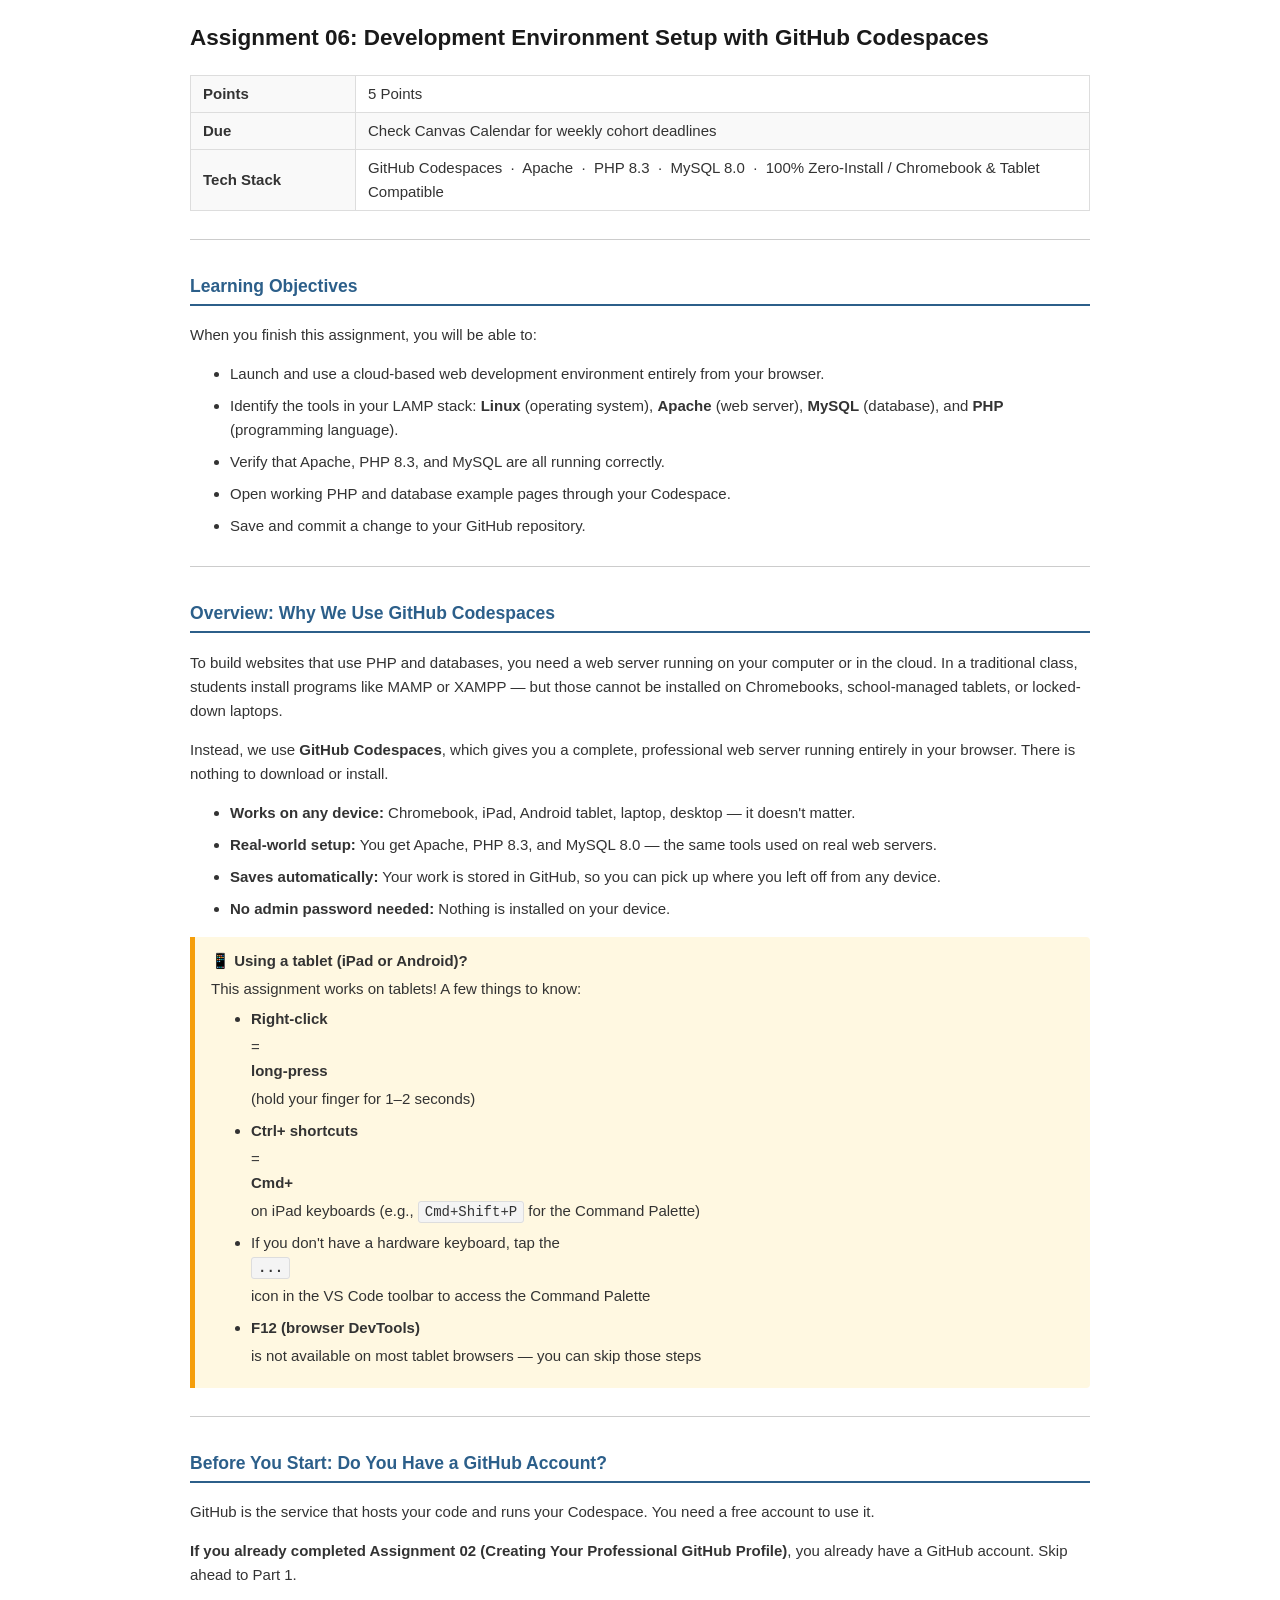
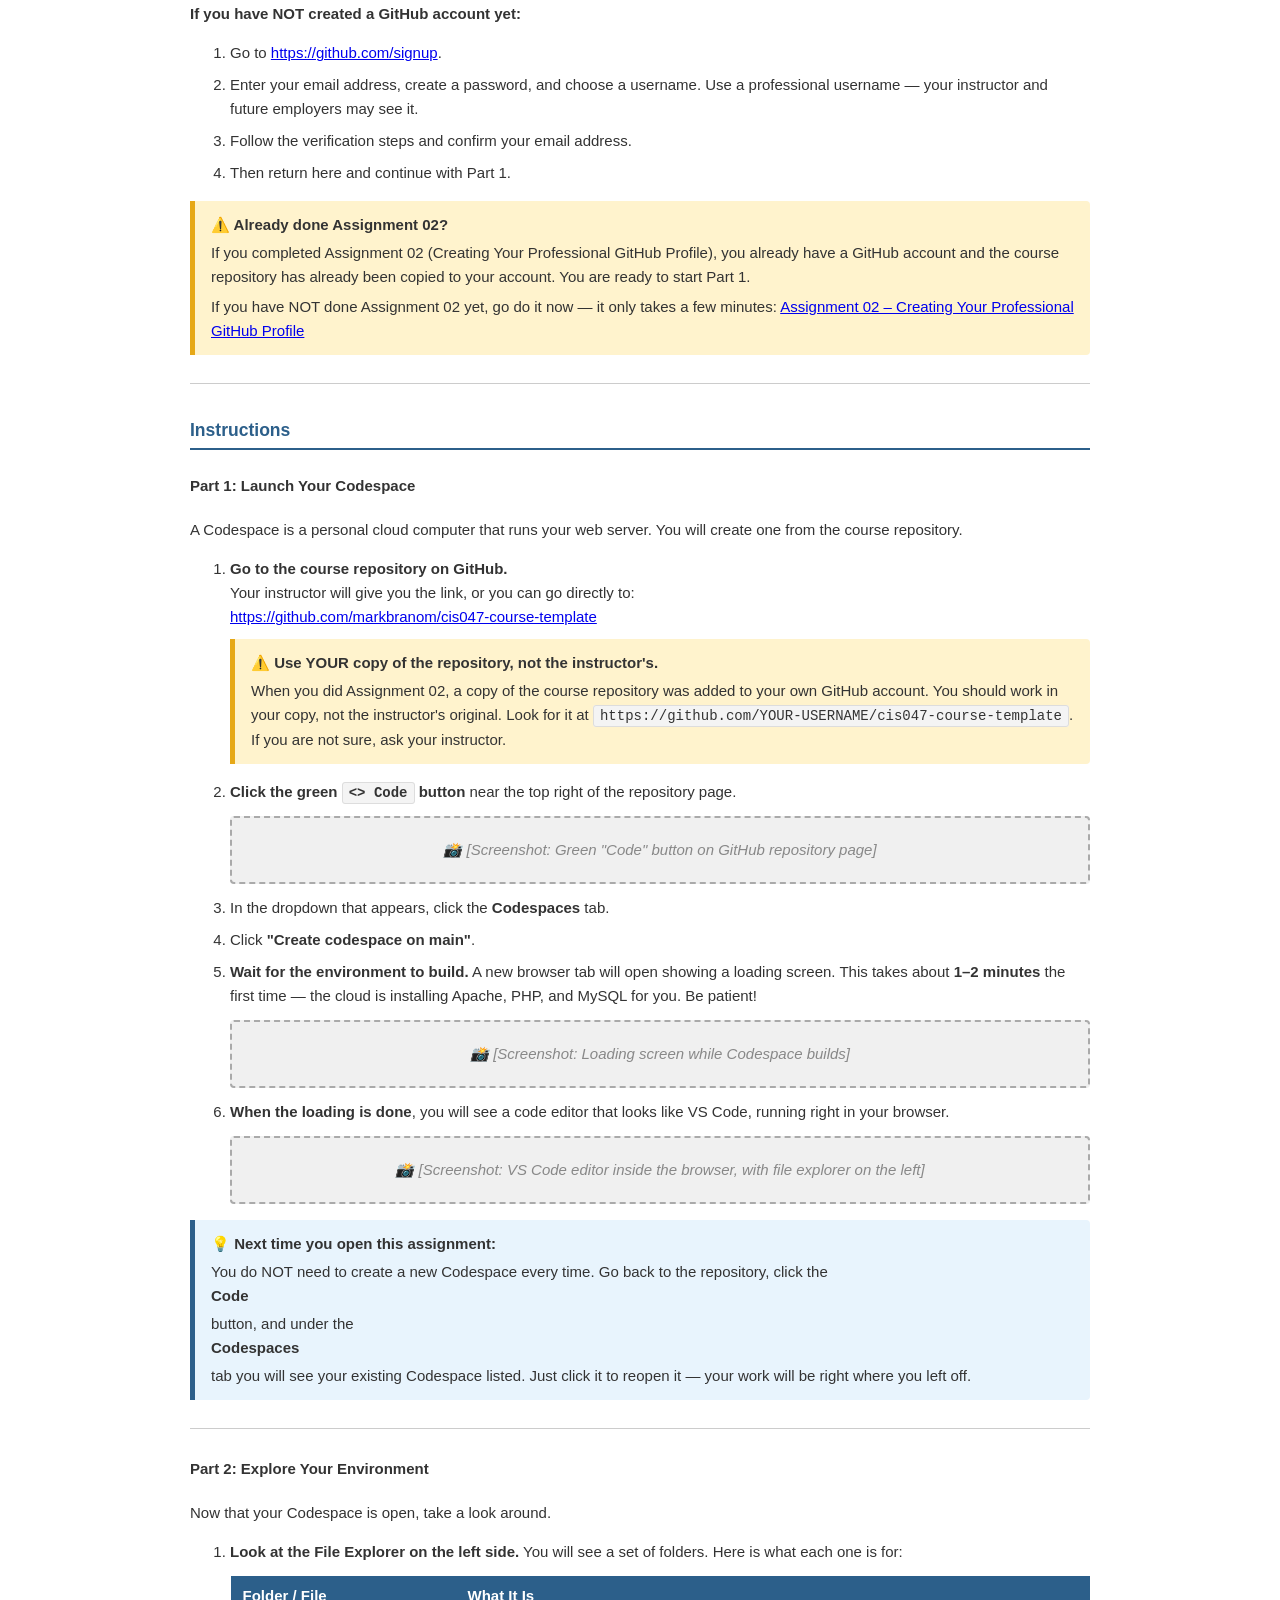
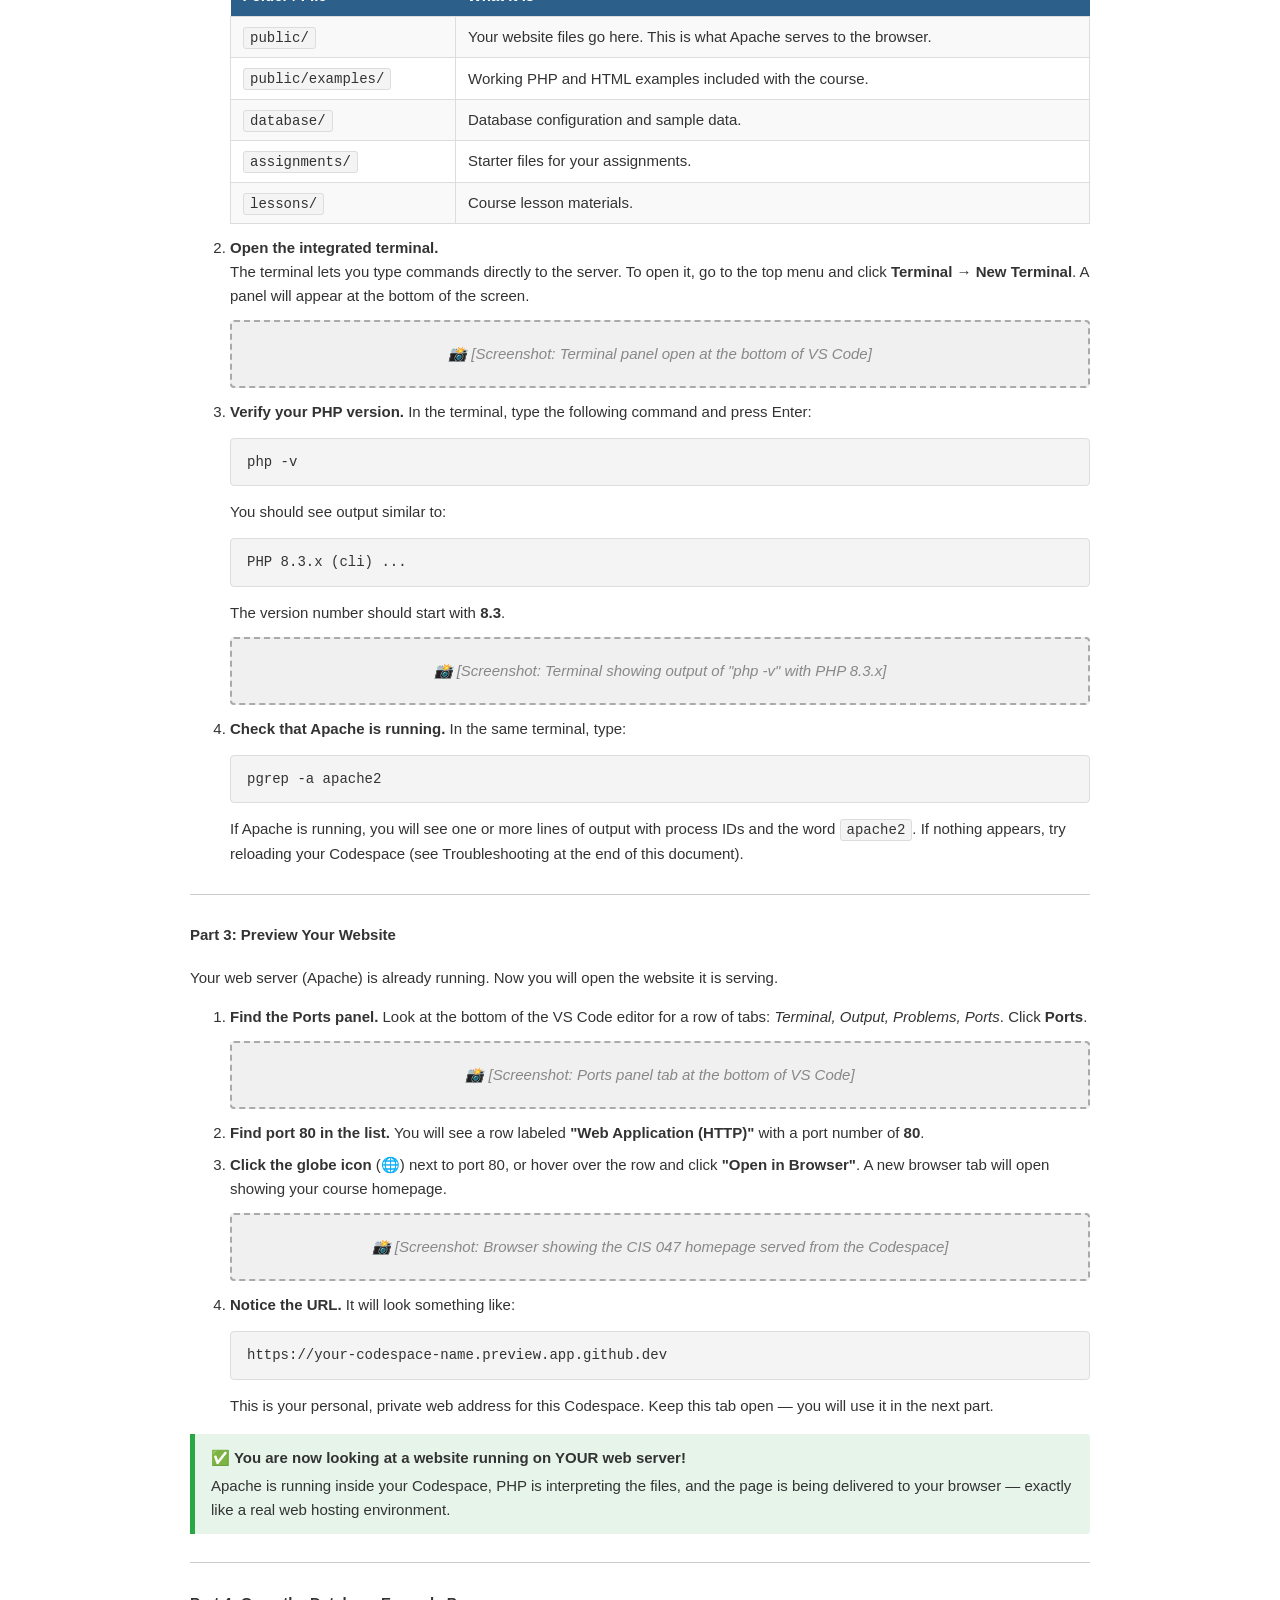
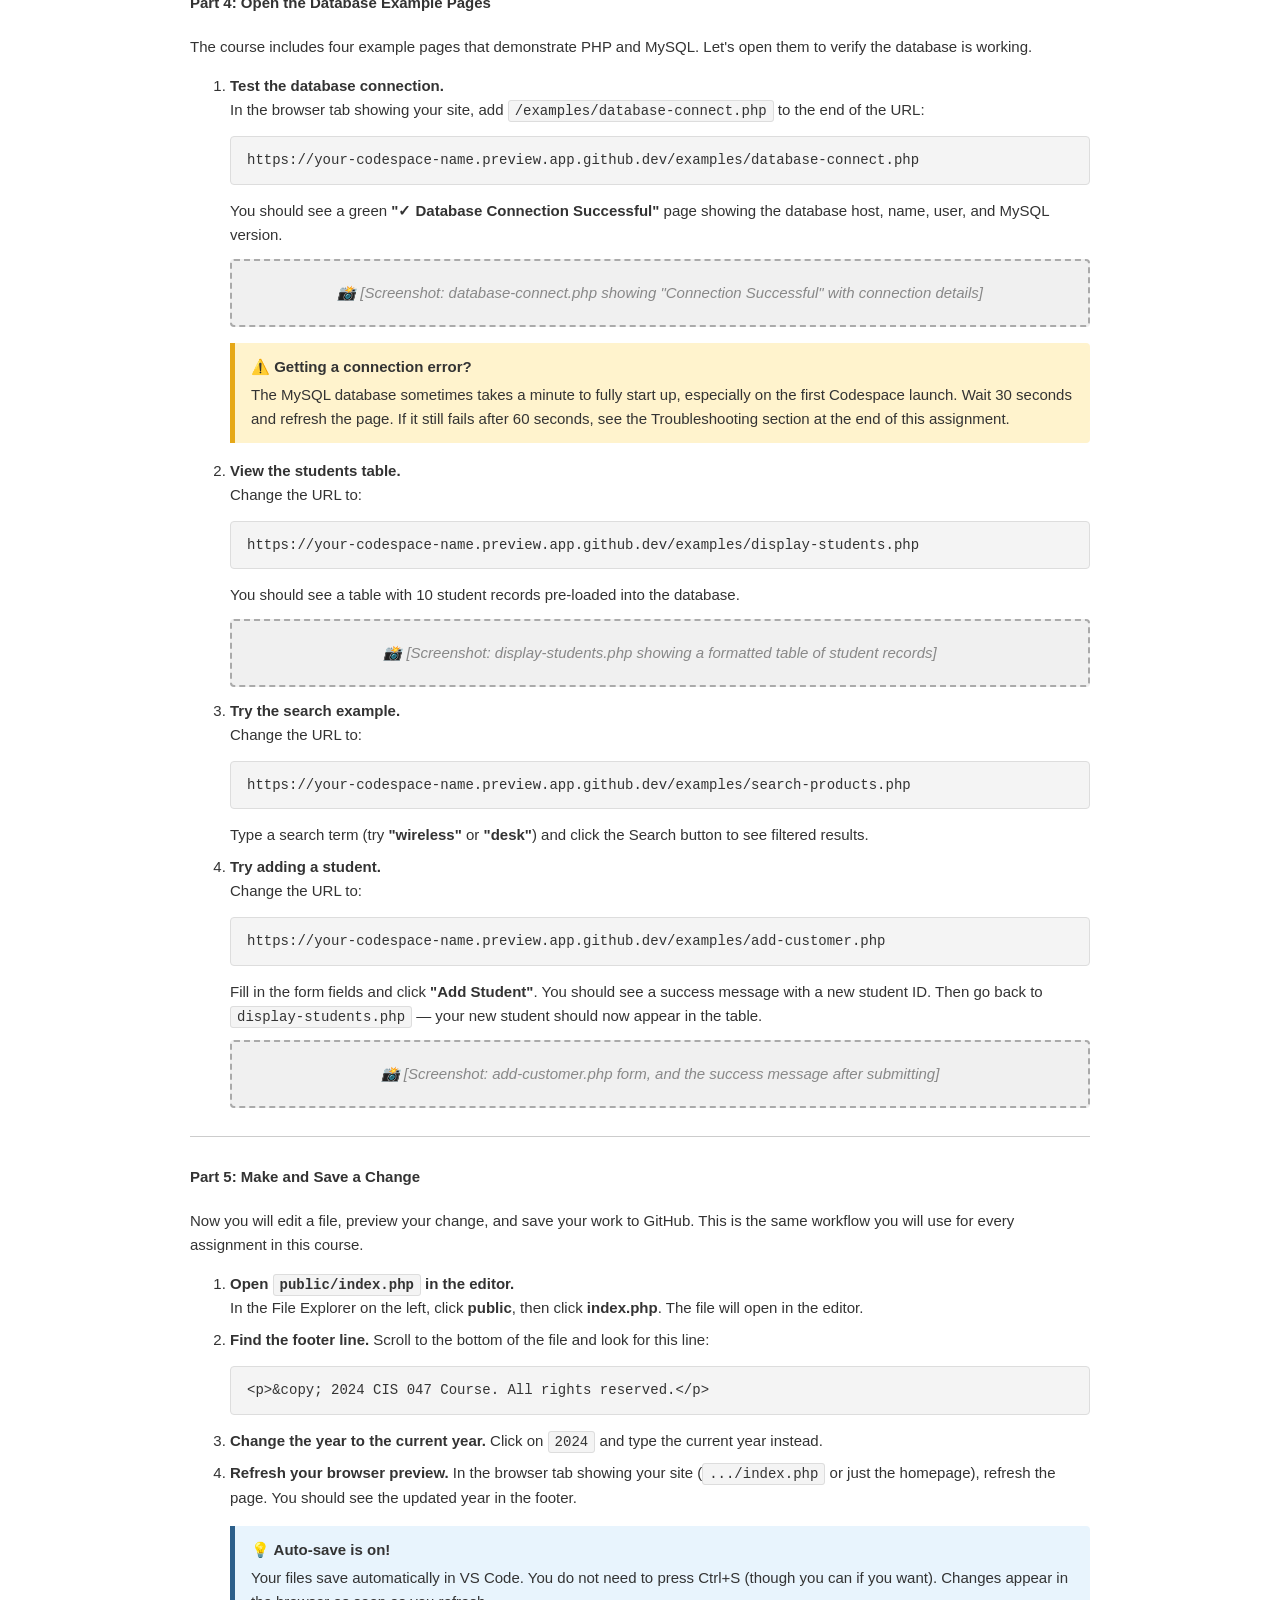
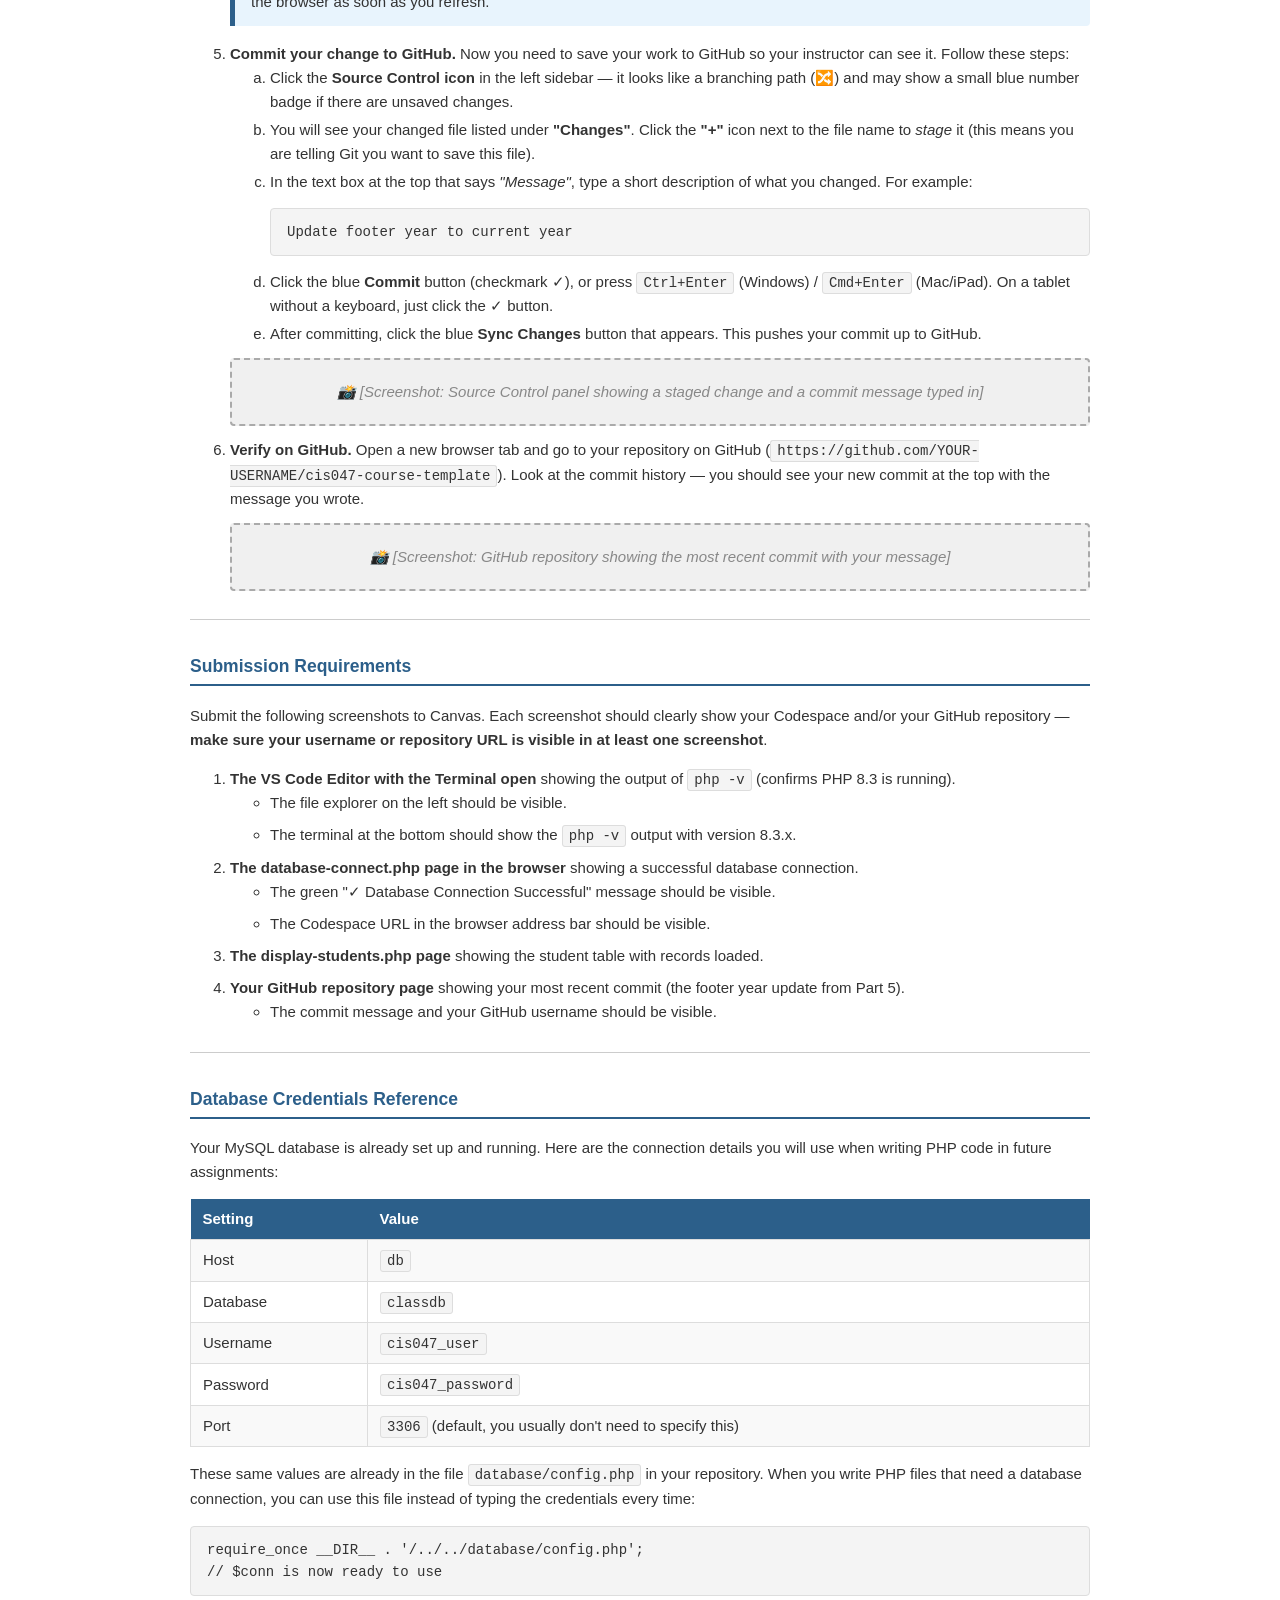
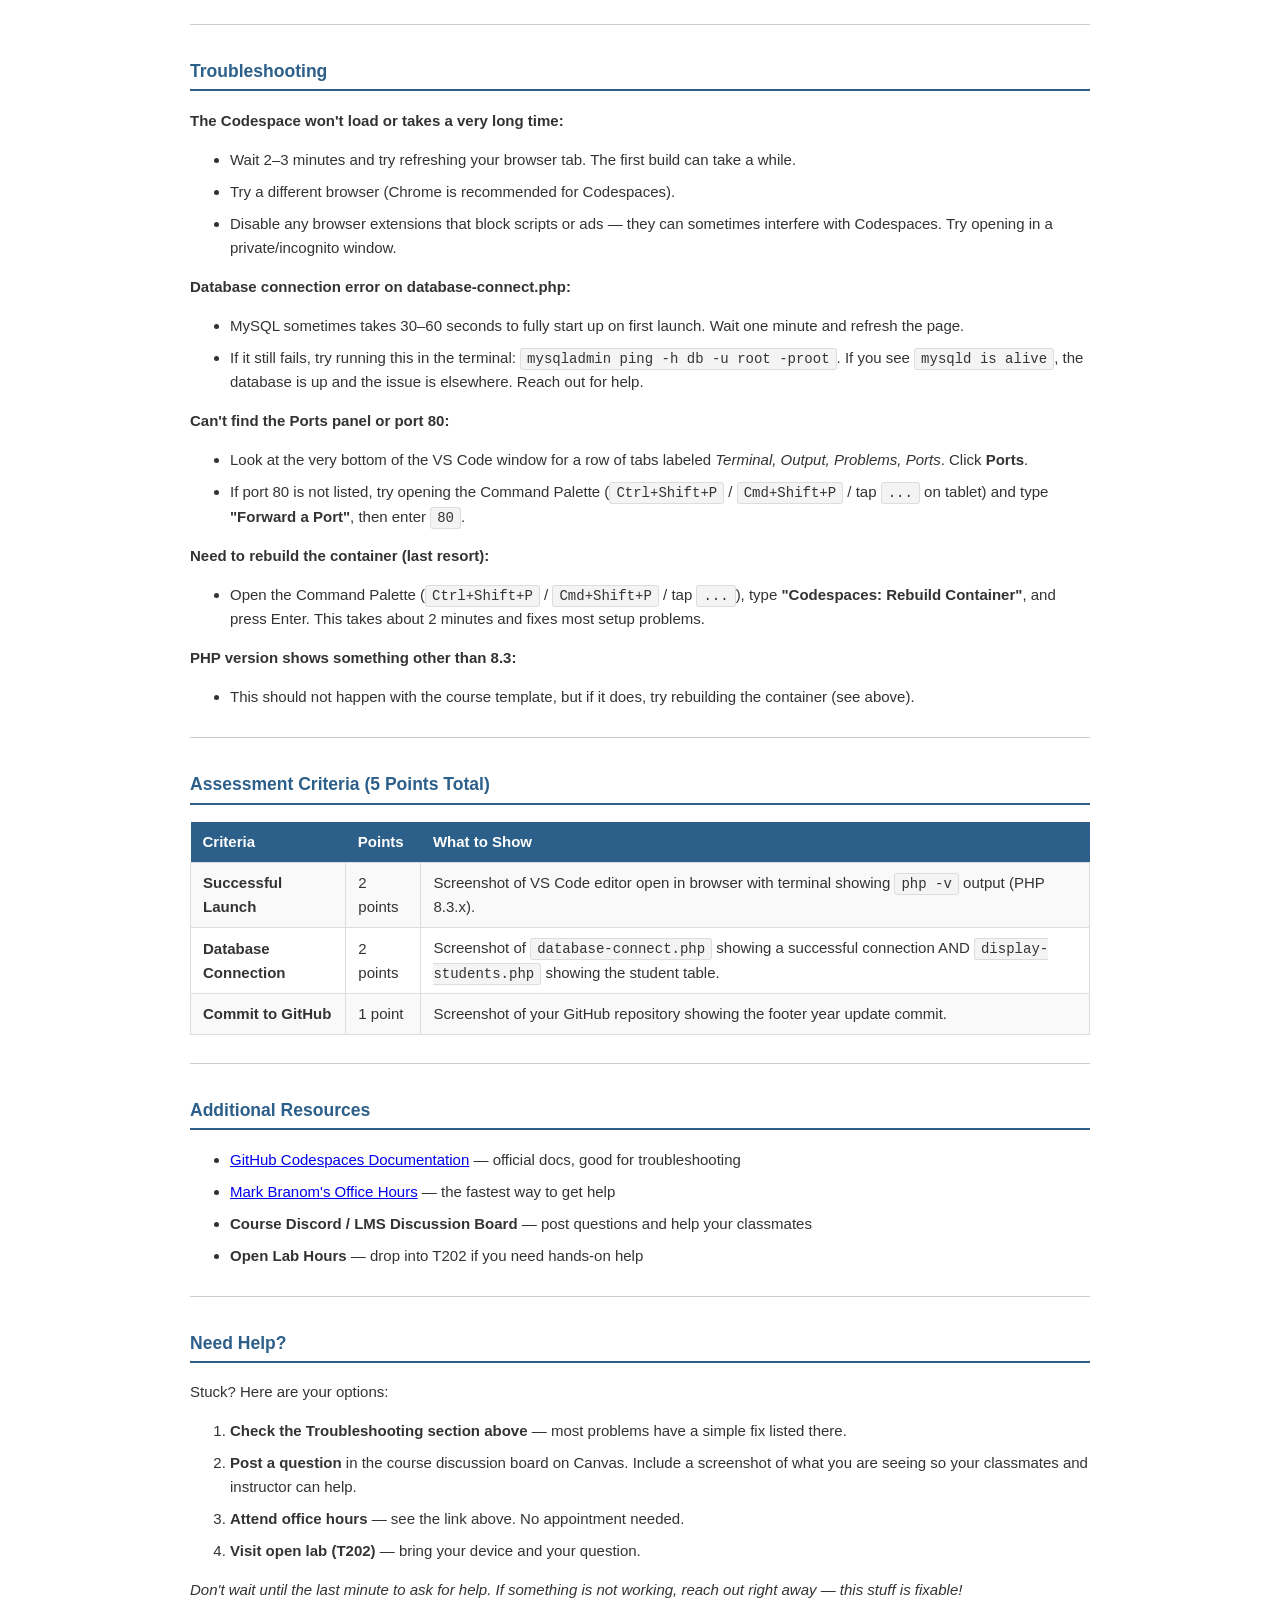
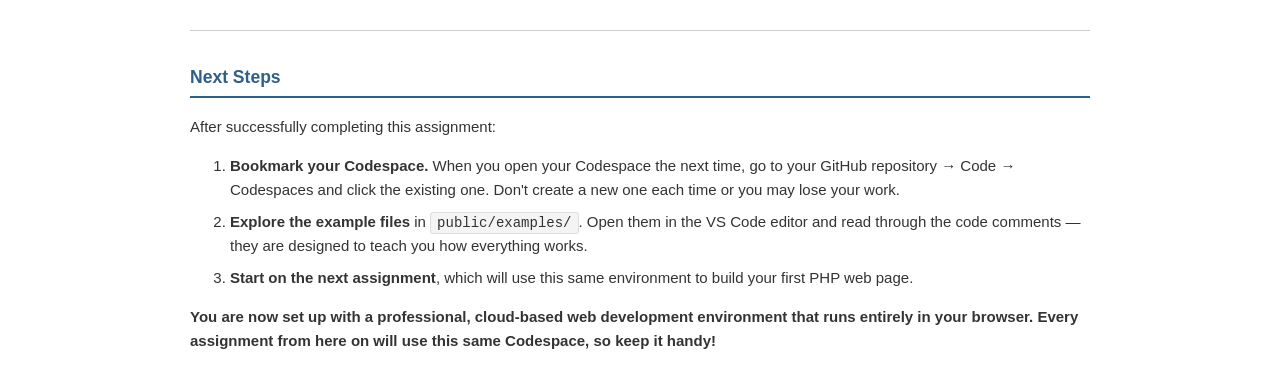
==== assignments/assignment-06-dev-environment-setup.html @ ed87a377 "Add Assignment 06: Development Environment Setup HTML Co-authored-by: markbranom <2080024+markbranom" ====
<!DOCTYPE html>
<html lang="en">
<head>
    <meta charset="UTF-8">
    <meta name="viewport" content="width=device-width, initial-scale=1.0">
    <title>Assignment 06: Development Environment Setup</title>
    <style>
        body {
            font-family: Arial, sans-serif;
            font-size: 15px;
            line-height: 1.6;
            color: #333;
            max-width: 900px;
            margin: 0 auto;
            padding: 20px;
            background: #fff;
        }
        h2 { color: #1a1a1a; margin-top: 0; }
        h3 { color: #2c5f8a; border-bottom: 2px solid #2c5f8a; padding-bottom: 4px; margin-top: 32px; }
        h4 { color: #333; margin-top: 24px; }
        hr { border: none; border-top: 1px solid #ccc; margin: 28px 0; }
        code {
            background: #f4f4f4;
            border: 1px solid #ddd;
            border-radius: 3px;
            padding: 2px 6px;
            font-family: "Courier New", monospace;
            font-size: 14px;
        }
        pre {
            background: #f4f4f4;
            border: 1px solid #ddd;
            border-radius: 4px;
            padding: 12px 16px;
            font-family: "Courier New", monospace;
            font-size: 14px;
            overflow-x: auto;
        }
        .meta-table {
            width: 100%;
            border-collapse: collapse;
            margin-bottom: 12px;
        }
        .meta-table td {
            padding: 6px 12px;
            border: 1px solid #ddd;
        }
        .meta-table td:first-child {
            font-weight: bold;
            background: #f9f9f9;
            width: 140px;
        }
        .callout {
            background: #e8f4fd;
            border-left: 5px solid #2c5f8a;
            padding: 12px 16px;
            margin: 16px 0;
            border-radius: 0 4px 4px 0;
        }
        .callout.tablet {
            background: #fff8e1;
            border-left-color: #f59e0b;
        }
        .callout.warning {
            background: #fff3cd;
            border-left-color: #e6a817;
        }
        .callout.success {
            background: #e6f4ea;
            border-left-color: #28a745;
        }
        .callout p { margin: 0 0 6px 0; }
        .callout p:last-child { margin-bottom: 0; }
        .callout strong { display: block; margin-bottom: 4px; }
        ol li, ul li { margin-bottom: 8px; }
        ol li ol li, ul li ul li { margin-bottom: 4px; }
        .step-number {
            display: inline-block;
            background: #2c5f8a;
            color: #fff;
            border-radius: 50%;
            width: 26px;
            height: 26px;
            text-align: center;
            line-height: 26px;
            font-weight: bold;
            font-size: 13px;
            margin-right: 6px;
            flex-shrink: 0;
        }
        table {
            width: 100%;
            border-collapse: collapse;
            margin: 12px 0;
        }
        table th {
            background: #2c5f8a;
            color: #fff;
            padding: 8px 12px;
            text-align: left;
        }
        table td {
            padding: 8px 12px;
            border: 1px solid #ddd;
        }
        table tr:nth-child(even) { background: #f9f9f9; }
        .screenshot-placeholder {
            background: #f0f0f0;
            border: 2px dashed #aaa;
            border-radius: 4px;
            padding: 20px;
            text-align: center;
            color: #888;
            margin: 12px 0;
            font-style: italic;
        }
        .points-badge {
            display: inline-block;
            background: #2c5f8a;
            color: #fff;
            border-radius: 4px;
            padding: 2px 10px;
            font-weight: bold;
            font-size: 13px;
        }
    </style>
</head>
<body>

<h2>Assignment 06: Development Environment Setup with GitHub Codespaces</h2>

<table class="meta-table">
    <tr><td>Points</td><td>5 Points</td></tr>
    <tr><td>Due</td><td>Check Canvas Calendar for weekly cohort deadlines</td></tr>
    <tr><td>Tech Stack</td><td>GitHub Codespaces &nbsp;·&nbsp; Apache &nbsp;·&nbsp; PHP 8.3 &nbsp;·&nbsp; MySQL 8.0 &nbsp;·&nbsp; 100% Zero-Install / Chromebook &amp; Tablet Compatible</td></tr>
</table>

<hr>

<h3>Learning Objectives</h3>
<p>When you finish this assignment, you will be able to:</p>
<ul>
    <li>Launch and use a cloud-based web development environment entirely from your browser.</li>
    <li>Identify the tools in your LAMP stack: <strong>Linux</strong> (operating system), <strong>Apache</strong> (web server), <strong>MySQL</strong> (database), and <strong>PHP</strong> (programming language).</li>
    <li>Verify that Apache, PHP 8.3, and MySQL are all running correctly.</li>
    <li>Open working PHP and database example pages through your Codespace.</li>
    <li>Save and commit a change to your GitHub repository.</li>
</ul>

<hr>

<h3>Overview: Why We Use GitHub Codespaces</h3>

<p>To build websites that use PHP and databases, you need a web server running on your computer or in the cloud. In a traditional class, students install programs like MAMP or XAMPP — but those cannot be installed on Chromebooks, school-managed tablets, or locked-down laptops.</p>

<p>Instead, we use <strong>GitHub Codespaces</strong>, which gives you a complete, professional web server running entirely in your browser. There is nothing to download or install.</p>

<ul>
    <li><strong>Works on any device:</strong> Chromebook, iPad, Android tablet, laptop, desktop — it doesn't matter.</li>
    <li><strong>Real-world setup:</strong> You get Apache, PHP 8.3, and MySQL 8.0 — the same tools used on real web servers.</li>
    <li><strong>Saves automatically:</strong> Your work is stored in GitHub, so you can pick up where you left off from any device.</li>
    <li><strong>No admin password needed:</strong> Nothing is installed on your device.</li>
</ul>

<div class="callout tablet">
    <strong>📱 Using a tablet (iPad or Android)?</strong>
    <p>This assignment works on tablets! A few things to know:</p>
    <ul style="margin: 6px 0 0 0;">
        <li><strong>Right-click</strong> = <strong>long-press</strong> (hold your finger for 1–2 seconds)</li>
        <li><strong>Ctrl+ shortcuts</strong> = <strong>Cmd+</strong> on iPad keyboards (e.g., <code>Cmd+Shift+P</code> for the Command Palette)</li>
        <li>If you don't have a hardware keyboard, tap the <strong><code>...</code></strong> icon in the VS Code toolbar to access the Command Palette</li>
        <li><strong>F12 (browser DevTools)</strong> is not available on most tablet browsers — you can skip those steps</li>
    </ul>
</div>

<hr>

<h3>Before You Start: Do You Have a GitHub Account?</h3>

<p>GitHub is the service that hosts your code and runs your Codespace. You need a free account to use it.</p>

<p><strong>If you already completed Assignment 02 (Creating Your Professional GitHub Profile)</strong>, you already have a GitHub account. Skip ahead to Part 1.</p>

<p><strong>If you have NOT created a GitHub account yet:</strong></p>
<ol>
    <li>Go to <a href="https://github.com/signup" target="_blank">https://github.com/signup</a>.</li>
    <li>Enter your email address, create a password, and choose a username. Use a professional username — your instructor and future employers may see it.</li>
    <li>Follow the verification steps and confirm your email address.</li>
    <li>Then return here and continue with Part 1.</li>
</ol>

<div class="callout warning">
    <strong>⚠️ Already done Assignment 02?</strong>
    <p>If you completed Assignment 02 (Creating Your Professional GitHub Profile), you already have a GitHub account and the course repository has already been copied to your account. You are ready to start Part 1.</p>
    <p>If you have NOT done Assignment 02 yet, go do it now — it only takes a few minutes: <a href="https://sjeccd.instructure.com/courses/54703/assignments/1521765">Assignment 02 – Creating Your Professional GitHub Profile</a></p>
</div>

<hr>

<h3>Instructions</h3>

<h4>Part 1: Launch Your Codespace</h4>

<p>A Codespace is a personal cloud computer that runs your web server. You will create one from the course repository.</p>

<ol>
    <li>
        <strong>Go to the course repository on GitHub.</strong><br>
        Your instructor will give you the link, or you can go directly to:<br>
        <a href="https://github.com/markbranom/cis047-course-template" target="_blank">https://github.com/markbranom/cis047-course-template</a>
        <div class="callout warning" style="margin-top: 10px;">
            <strong>⚠️ Use YOUR copy of the repository, not the instructor's.</strong>
            <p>When you did Assignment 02, a copy of the course repository was added to your own GitHub account. You should work in your copy, not the instructor's original. Look for it at <code>https://github.com/YOUR-USERNAME/cis047-course-template</code>. If you are not sure, ask your instructor.</p>
        </div>
    </li>
    <li>
        <strong>Click the green <code>&lt;&gt; Code</code> button</strong> near the top right of the repository page.
        <div class="screenshot-placeholder">📸 [Screenshot: Green "Code" button on GitHub repository page]</div>
    </li>
    <li>In the dropdown that appears, click the <strong>Codespaces</strong> tab.</li>
    <li>Click <strong>"Create codespace on main"</strong>.</li>
    <li>
        <strong>Wait for the environment to build.</strong> A new browser tab will open showing a loading screen. This takes about <strong>1–2 minutes</strong> the first time — the cloud is installing Apache, PHP, and MySQL for you. Be patient!
        <div class="screenshot-placeholder">📸 [Screenshot: Loading screen while Codespace builds]</div>
    </li>
    <li>
        <strong>When the loading is done</strong>, you will see a code editor that looks like VS Code, running right in your browser.
        <div class="screenshot-placeholder">📸 [Screenshot: VS Code editor inside the browser, with file explorer on the left]</div>
    </li>
</ol>

<div class="callout">
    <strong>💡 Next time you open this assignment:</strong>
    <p>You do NOT need to create a new Codespace every time. Go back to the repository, click the <strong>Code</strong> button, and under the <strong>Codespaces</strong> tab you will see your existing Codespace listed. Just click it to reopen it — your work will be right where you left off.</p>
</div>

<hr>

<h4>Part 2: Explore Your Environment</h4>

<p>Now that your Codespace is open, take a look around.</p>

<ol>
    <li>
        <strong>Look at the File Explorer on the left side.</strong> You will see a set of folders. Here is what each one is for:
        <table>
            <tr>
                <th>Folder / File</th>
                <th>What It Is</th>
            </tr>
            <tr>
                <td><code>public/</code></td>
                <td>Your website files go here. This is what Apache serves to the browser.</td>
            </tr>
            <tr>
                <td><code>public/examples/</code></td>
                <td>Working PHP and HTML examples included with the course.</td>
            </tr>
            <tr>
                <td><code>database/</code></td>
                <td>Database configuration and sample data.</td>
            </tr>
            <tr>
                <td><code>assignments/</code></td>
                <td>Starter files for your assignments.</td>
            </tr>
            <tr>
                <td><code>lessons/</code></td>
                <td>Course lesson materials.</td>
            </tr>
        </table>
    </li>
    <li>
        <strong>Open the integrated terminal.</strong><br>
        The terminal lets you type commands directly to the server. To open it, go to the top menu and click <strong>Terminal → New Terminal</strong>. A panel will appear at the bottom of the screen.
        <div class="screenshot-placeholder">📸 [Screenshot: Terminal panel open at the bottom of VS Code]</div>
    </li>
    <li>
        <strong>Verify your PHP version.</strong> In the terminal, type the following command and press Enter:
        <pre>php -v</pre>
        You should see output similar to:
        <pre>PHP 8.3.x (cli) ...</pre>
        The version number should start with <strong>8.3</strong>.
        <div class="screenshot-placeholder">📸 [Screenshot: Terminal showing output of "php -v" with PHP 8.3.x]</div>
    </li>
    <li>
        <strong>Check that Apache is running.</strong> In the same terminal, type:
        <pre>pgrep -a apache2</pre>
        If Apache is running, you will see one or more lines of output with process IDs and the word <code>apache2</code>. If nothing appears, try reloading your Codespace (see Troubleshooting at the end of this document).
    </li>
</ol>

<hr>

<h4>Part 3: Preview Your Website</h4>

<p>Your web server (Apache) is already running. Now you will open the website it is serving.</p>

<ol>
    <li>
        <strong>Find the Ports panel.</strong> Look at the bottom of the VS Code editor for a row of tabs: <em>Terminal, Output, Problems, Ports</em>. Click <strong>Ports</strong>.
        <div class="screenshot-placeholder">📸 [Screenshot: Ports panel tab at the bottom of VS Code]</div>
    </li>
    <li>
        <strong>Find port 80 in the list.</strong> You will see a row labeled <strong>"Web Application (HTTP)"</strong> with a port number of <strong>80</strong>.
    </li>
    <li>
        <strong>Click the globe icon</strong> (🌐) next to port 80, or hover over the row and click <strong>"Open in Browser"</strong>. A new browser tab will open showing your course homepage.
        <div class="screenshot-placeholder">📸 [Screenshot: Browser showing the CIS 047 homepage served from the Codespace]</div>
    </li>
    <li>
        <strong>Notice the URL.</strong> It will look something like:
        <pre>https://your-codespace-name.preview.app.github.dev</pre>
        This is your personal, private web address for this Codespace. Keep this tab open — you will use it in the next part.
    </li>
</ol>

<div class="callout success">
    <strong>✅ You are now looking at a website running on YOUR web server!</strong>
    <p>Apache is running inside your Codespace, PHP is interpreting the files, and the page is being delivered to your browser — exactly like a real web hosting environment.</p>
</div>

<hr>

<h4>Part 4: Open the Database Example Pages</h4>

<p>The course includes four example pages that demonstrate PHP and MySQL. Let's open them to verify the database is working.</p>

<ol>
    <li>
        <strong>Test the database connection.</strong><br>
        In the browser tab showing your site, add <code>/examples/database-connect.php</code> to the end of the URL:
        <pre>https://your-codespace-name.preview.app.github.dev/examples/database-connect.php</pre>
        You should see a green <strong>"✓ Database Connection Successful"</strong> page showing the database host, name, user, and MySQL version.
        <div class="screenshot-placeholder">📸 [Screenshot: database-connect.php showing "Connection Successful" with connection details]</div>
        <div class="callout warning">
            <strong>⚠️ Getting a connection error?</strong>
            <p>The MySQL database sometimes takes a minute to fully start up, especially on the first Codespace launch. Wait 30 seconds and refresh the page. If it still fails after 60 seconds, see the Troubleshooting section at the end of this assignment.</p>
        </div>
    </li>
    <li>
        <strong>View the students table.</strong><br>
        Change the URL to:
        <pre>https://your-codespace-name.preview.app.github.dev/examples/display-students.php</pre>
        You should see a table with 10 student records pre-loaded into the database.
        <div class="screenshot-placeholder">📸 [Screenshot: display-students.php showing a formatted table of student records]</div>
    </li>
    <li>
        <strong>Try the search example.</strong><br>
        Change the URL to:
        <pre>https://your-codespace-name.preview.app.github.dev/examples/search-products.php</pre>
        Type a search term (try <strong>"wireless"</strong> or <strong>"desk"</strong>) and click the Search button to see filtered results.
    </li>
    <li>
        <strong>Try adding a student.</strong><br>
        Change the URL to:
        <pre>https://your-codespace-name.preview.app.github.dev/examples/add-customer.php</pre>
        Fill in the form fields and click <strong>"Add Student"</strong>. You should see a success message with a new student ID. Then go back to <code>display-students.php</code> — your new student should now appear in the table.
        <div class="screenshot-placeholder">📸 [Screenshot: add-customer.php form, and the success message after submitting]</div>
    </li>
</ol>

<hr>

<h4>Part 5: Make and Save a Change</h4>

<p>Now you will edit a file, preview your change, and save your work to GitHub. This is the same workflow you will use for every assignment in this course.</p>

<ol>
    <li>
        <strong>Open <code>public/index.php</code> in the editor.</strong><br>
        In the File Explorer on the left, click <strong>public</strong>, then click <strong>index.php</strong>. The file will open in the editor.
    </li>
    <li>
        <strong>Find the footer line.</strong> Scroll to the bottom of the file and look for this line:
        <pre>&lt;p&gt;&amp;copy; 2024 CIS 047 Course. All rights reserved.&lt;/p&gt;</pre>
    </li>
    <li>
        <strong>Change the year to the current year.</strong> Click on <code>2024</code> and type the current year instead.
    </li>
    <li>
        <strong>Refresh your browser preview.</strong> In the browser tab showing your site (<code>.../index.php</code> or just the homepage), refresh the page. You should see the updated year in the footer.
        <div class="callout">
            <strong>💡 Auto-save is on!</strong>
            <p>Your files save automatically in VS Code. You do not need to press Ctrl+S (though you can if you want). Changes appear in the browser as soon as you refresh.</p>
        </div>
    </li>
    <li>
        <strong>Commit your change to GitHub.</strong> Now you need to save your work to GitHub so your instructor can see it. Follow these steps:
        <ol type="a">
            <li>Click the <strong>Source Control icon</strong> in the left sidebar — it looks like a branching path (🔀) and may show a small blue number badge if there are unsaved changes.</li>
            <li>You will see your changed file listed under <strong>"Changes"</strong>. Click the <strong>"+"</strong> icon next to the file name to <em>stage</em> it (this means you are telling Git you want to save this file).</li>
            <li>In the text box at the top that says <em>"Message"</em>, type a short description of what you changed. For example:
                <pre>Update footer year to current year</pre>
            </li>
            <li>Click the blue <strong>Commit</strong> button (checkmark ✓), or press <code>Ctrl+Enter</code> (Windows) / <code>Cmd+Enter</code> (Mac/iPad). On a tablet without a keyboard, just click the ✓ button.</li>
            <li>After committing, click the blue <strong>Sync Changes</strong> button that appears. This pushes your commit up to GitHub.</li>
        </ol>
        <div class="screenshot-placeholder">📸 [Screenshot: Source Control panel showing a staged change and a commit message typed in]</div>
    </li>
    <li>
        <strong>Verify on GitHub.</strong> Open a new browser tab and go to your repository on GitHub (<code>https://github.com/YOUR-USERNAME/cis047-course-template</code>). Look at the commit history — you should see your new commit at the top with the message you wrote.
        <div class="screenshot-placeholder">📸 [Screenshot: GitHub repository showing the most recent commit with your message]</div>
    </li>
</ol>

<hr>

<h3>Submission Requirements</h3>

<p>Submit the following screenshots to Canvas. Each screenshot should clearly show your Codespace and/or your GitHub repository — <strong>make sure your username or repository URL is visible in at least one screenshot</strong>.</p>

<ol>
    <li>
        <strong>The VS Code Editor with the Terminal open</strong> showing the output of <code>php -v</code> (confirms PHP 8.3 is running).
        <ul>
            <li>The file explorer on the left should be visible.</li>
            <li>The terminal at the bottom should show the <code>php -v</code> output with version 8.3.x.</li>
        </ul>
    </li>
    <li>
        <strong>The database-connect.php page in the browser</strong> showing a successful database connection.
        <ul>
            <li>The green "✓ Database Connection Successful" message should be visible.</li>
            <li>The Codespace URL in the browser address bar should be visible.</li>
        </ul>
    </li>
    <li>
        <strong>The display-students.php page</strong> showing the student table with records loaded.
    </li>
    <li>
        <strong>Your GitHub repository page</strong> showing your most recent commit (the footer year update from Part 5).
        <ul>
            <li>The commit message and your GitHub username should be visible.</li>
        </ul>
    </li>
</ol>

<hr>

<h3>Database Credentials Reference</h3>

<p>Your MySQL database is already set up and running. Here are the connection details you will use when writing PHP code in future assignments:</p>

<table>
    <tr><th>Setting</th><th>Value</th></tr>
    <tr><td>Host</td><td><code>db</code></td></tr>
    <tr><td>Database</td><td><code>classdb</code></td></tr>
    <tr><td>Username</td><td><code>cis047_user</code></td></tr>
    <tr><td>Password</td><td><code>cis047_password</code></td></tr>
    <tr><td>Port</td><td><code>3306</code> (default, you usually don't need to specify this)</td></tr>
</table>

<p>These same values are already in the file <code>database/config.php</code> in your repository. When you write PHP files that need a database connection, you can use this file instead of typing the credentials every time:</p>
<pre>require_once __DIR__ . '/../../database/config.php';
// $conn is now ready to use</pre>

<hr>

<h3>Troubleshooting</h3>

<p><strong>The Codespace won't load or takes a very long time:</strong></p>
<ul>
    <li>Wait 2–3 minutes and try refreshing your browser tab. The first build can take a while.</li>
    <li>Try a different browser (Chrome is recommended for Codespaces).</li>
    <li>Disable any browser extensions that block scripts or ads — they can sometimes interfere with Codespaces. Try opening in a private/incognito window.</li>
</ul>

<p><strong>Database connection error on database-connect.php:</strong></p>
<ul>
    <li>MySQL sometimes takes 30–60 seconds to fully start up on first launch. Wait one minute and refresh the page.</li>
    <li>If it still fails, try running this in the terminal: <code>mysqladmin ping -h db -u root -proot</code>. If you see <code>mysqld is alive</code>, the database is up and the issue is elsewhere. Reach out for help.</li>
</ul>

<p><strong>Can't find the Ports panel or port 80:</strong></p>
<ul>
    <li>Look at the very bottom of the VS Code window for a row of tabs labeled <em>Terminal, Output, Problems, Ports</em>. Click <strong>Ports</strong>.</li>
    <li>If port 80 is not listed, try opening the Command Palette (<code>Ctrl+Shift+P</code> / <code>Cmd+Shift+P</code> / tap <code>...</code> on tablet) and type <strong>"Forward a Port"</strong>, then enter <code>80</code>.</li>
</ul>

<p><strong>Need to rebuild the container (last resort):</strong></p>
<ul>
    <li>Open the Command Palette (<code>Ctrl+Shift+P</code> / <code>Cmd+Shift+P</code> / tap <code>...</code>), type <strong>"Codespaces: Rebuild Container"</strong>, and press Enter. This takes about 2 minutes and fixes most setup problems.</li>
</ul>

<p><strong>PHP version shows something other than 8.3:</strong></p>
<ul>
    <li>This should not happen with the course template, but if it does, try rebuilding the container (see above).</li>
</ul>

<hr>

<h3>Assessment Criteria (5 Points Total)</h3>

<table>
    <tr>
        <th>Criteria</th>
        <th>Points</th>
        <th>What to Show</th>
    </tr>
    <tr>
        <td><strong>Successful Launch</strong></td>
        <td>2 points</td>
        <td>Screenshot of VS Code editor open in browser with terminal showing <code>php -v</code> output (PHP 8.3.x).</td>
    </tr>
    <tr>
        <td><strong>Database Connection</strong></td>
        <td>2 points</td>
        <td>Screenshot of <code>database-connect.php</code> showing a successful connection AND <code>display-students.php</code> showing the student table.</td>
    </tr>
    <tr>
        <td><strong>Commit to GitHub</strong></td>
        <td>1 point</td>
        <td>Screenshot of your GitHub repository showing the footer year update commit.</td>
    </tr>
</table>

<hr>

<h3>Additional Resources</h3>

<ul>
    <li><a href="https://docs.github.com/en/codespaces" target="_blank">GitHub Codespaces Documentation</a> — official docs, good for troubleshooting</li>
    <li><a href="https://sjeccd.instructure.com/courses/54703/pages/mark-branoms-office-hours-5" target="_blank">Mark Branom's Office Hours</a> — the fastest way to get help</li>
    <li><strong>Course Discord / LMS Discussion Board</strong> — post questions and help your classmates</li>
    <li><strong>Open Lab Hours</strong> — drop into T202 if you need hands-on help</li>
</ul>

<hr>

<h3>Need Help?</h3>

<p>Stuck? Here are your options:</p>
<ol>
    <li><strong>Check the Troubleshooting section above</strong> — most problems have a simple fix listed there.</li>
    <li><strong>Post a question</strong> in the course discussion board on Canvas. Include a screenshot of what you are seeing so your classmates and instructor can help.</li>
    <li><strong>Attend office hours</strong> — see the link above. No appointment needed.</li>
    <li><strong>Visit open lab (T202)</strong> — bring your device and your question.</li>
</ol>

<p><em>Don't wait until the last minute to ask for help. If something is not working, reach out right away — this stuff is fixable!</em></p>

<hr>

<h3>Next Steps</h3>

<p>After successfully completing this assignment:</p>
<ol>
    <li><strong>Bookmark your Codespace.</strong> When you open your Codespace the next time, go to your GitHub repository → Code → Codespaces and click the existing one. Don't create a new one each time or you may lose your work.</li>
    <li><strong>Explore the example files</strong> in <code>public/examples/</code>. Open them in the VS Code editor and read through the code comments — they are designed to teach you how everything works.</li>
    <li><strong>Start on the next assignment</strong>, which will use this same environment to build your first PHP web page.</li>
</ol>

<p><strong>You are now set up with a professional, cloud-based web development environment that runs entirely in your browser. Every assignment from here on will use this same Codespace, so keep it handy!</strong></p>

</body>
</html>
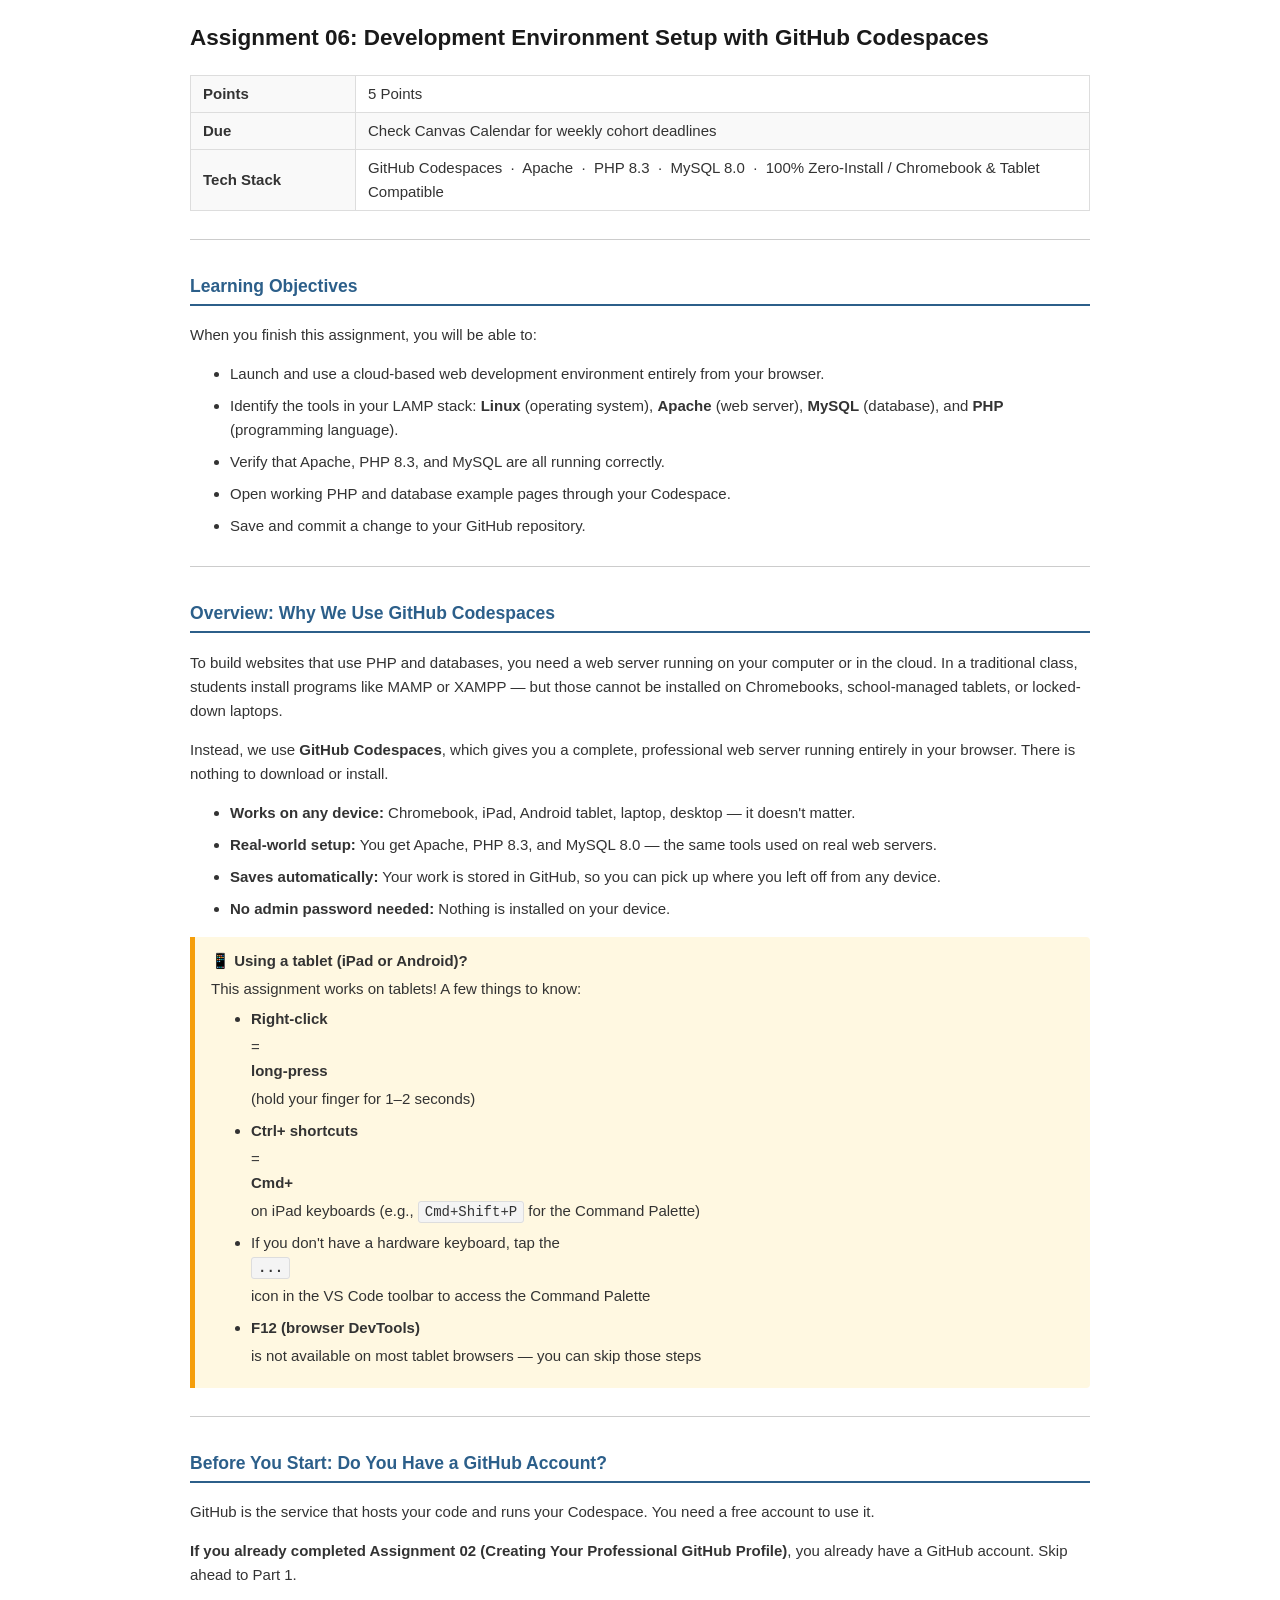
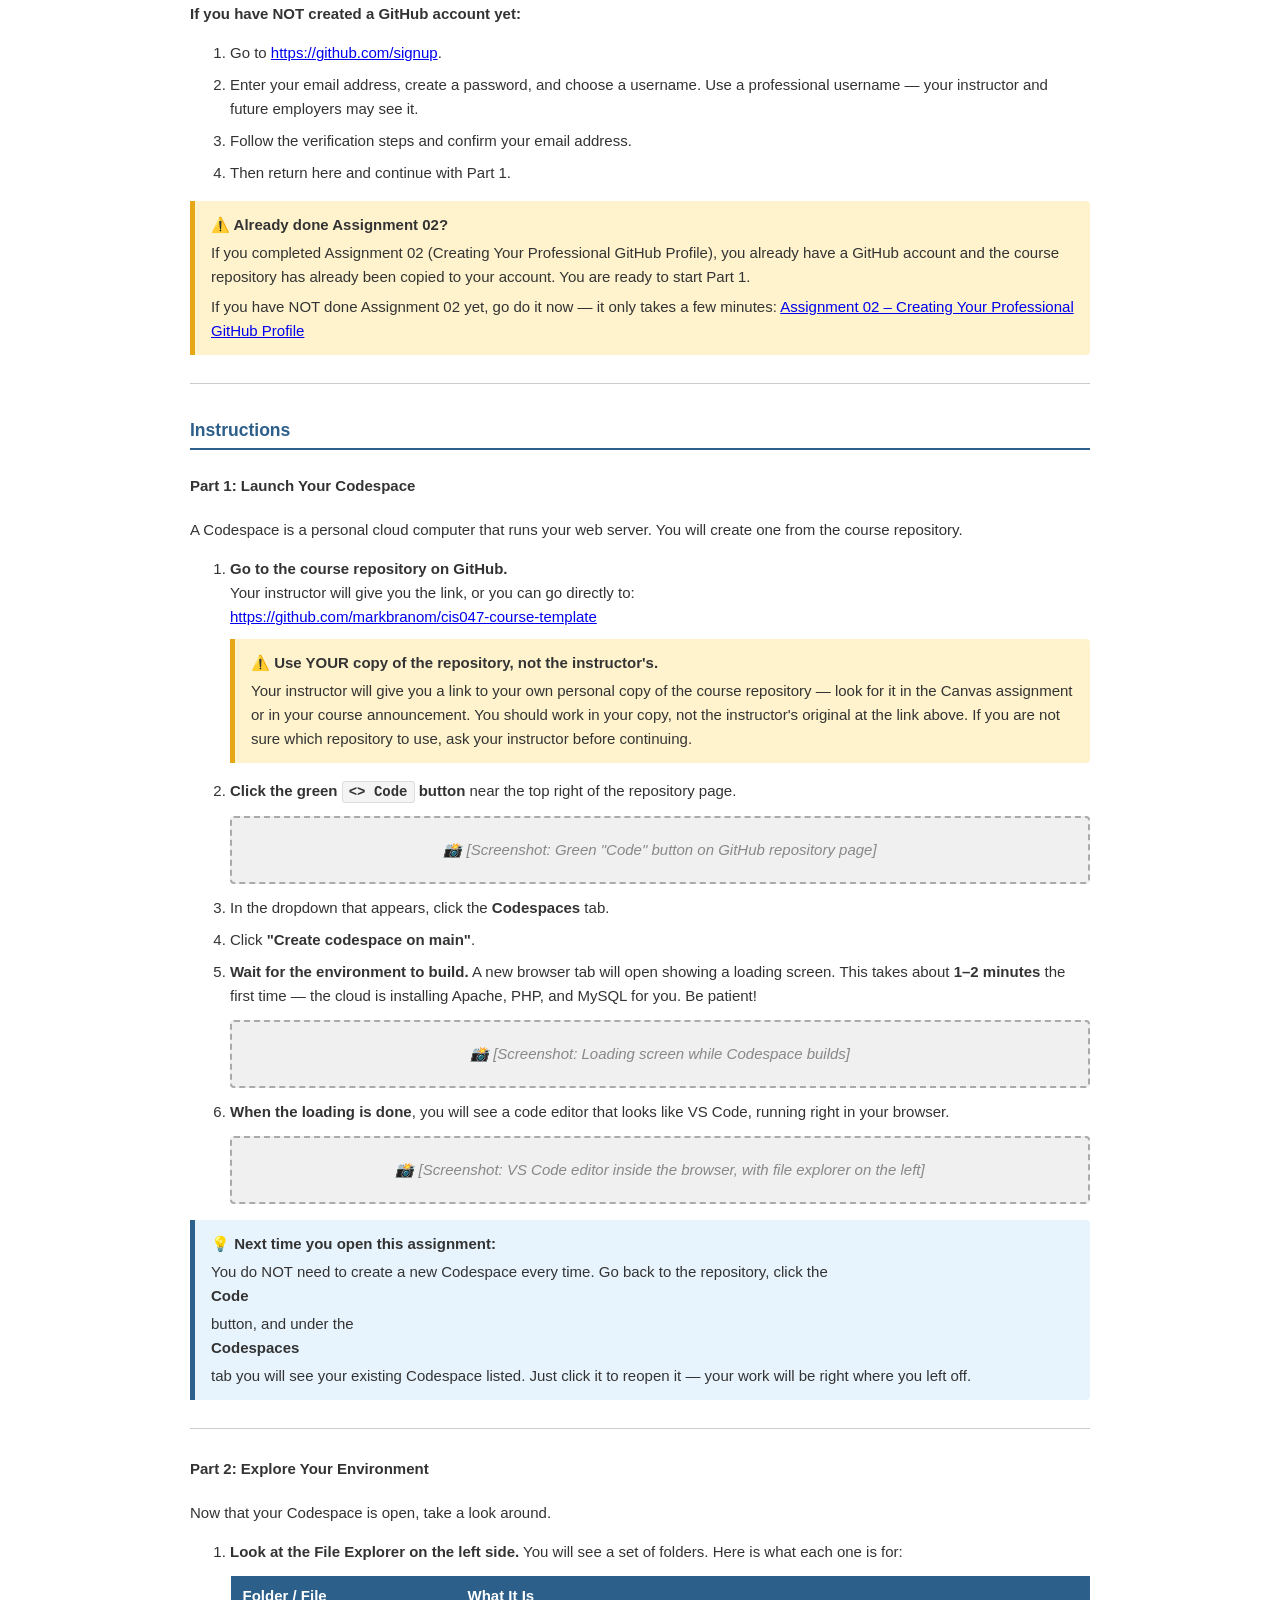
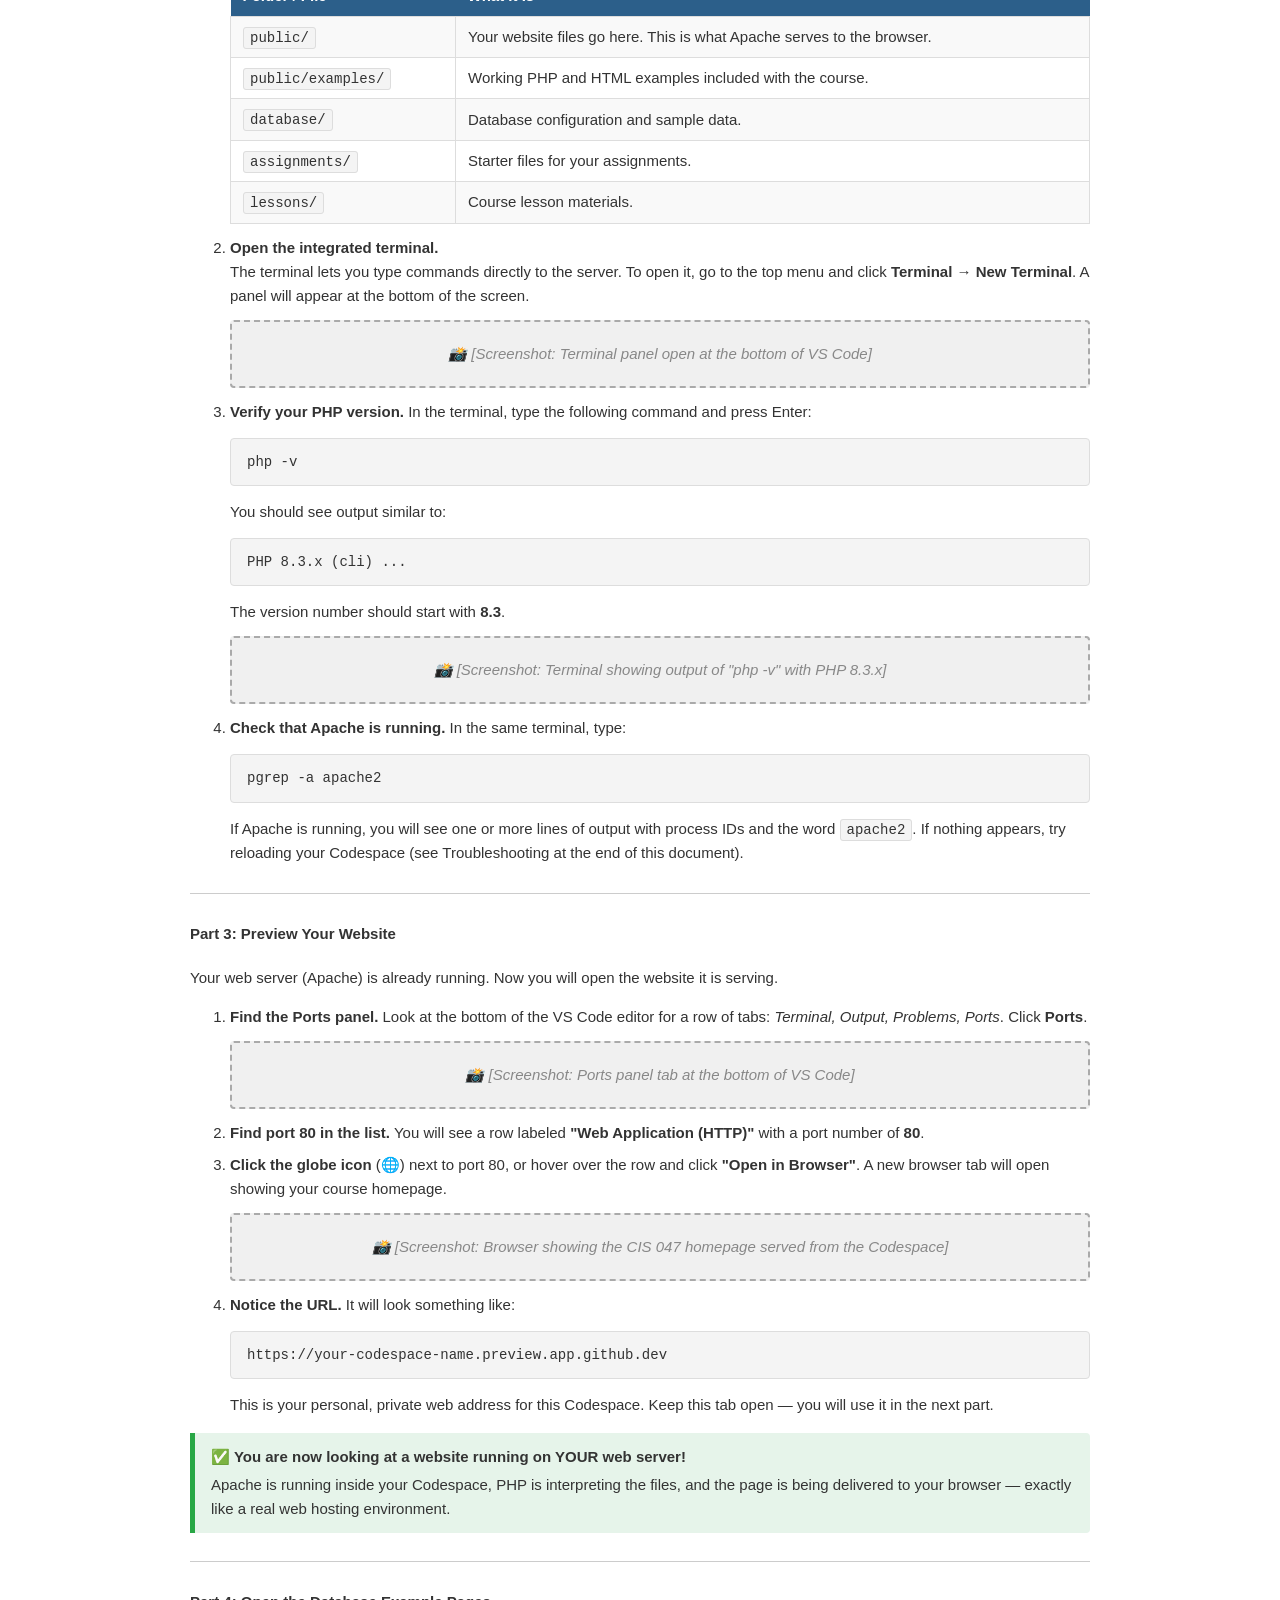
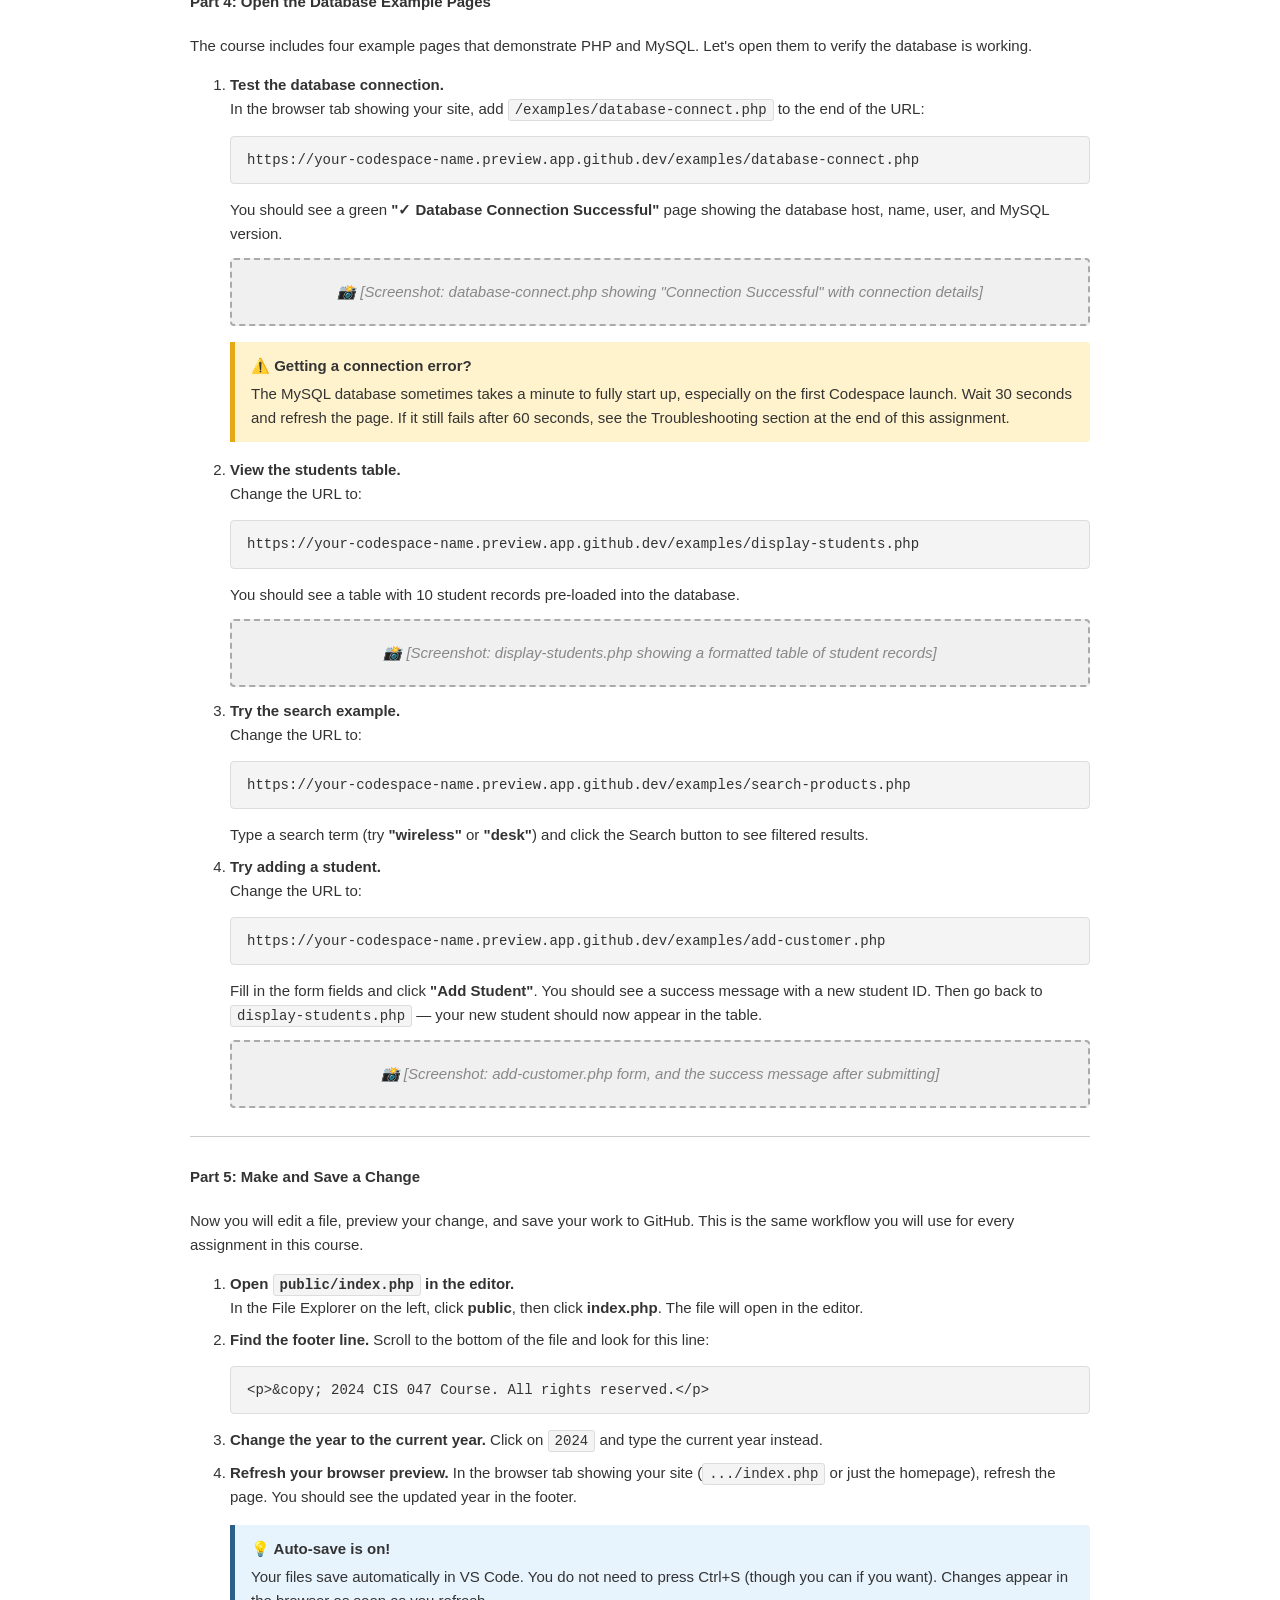
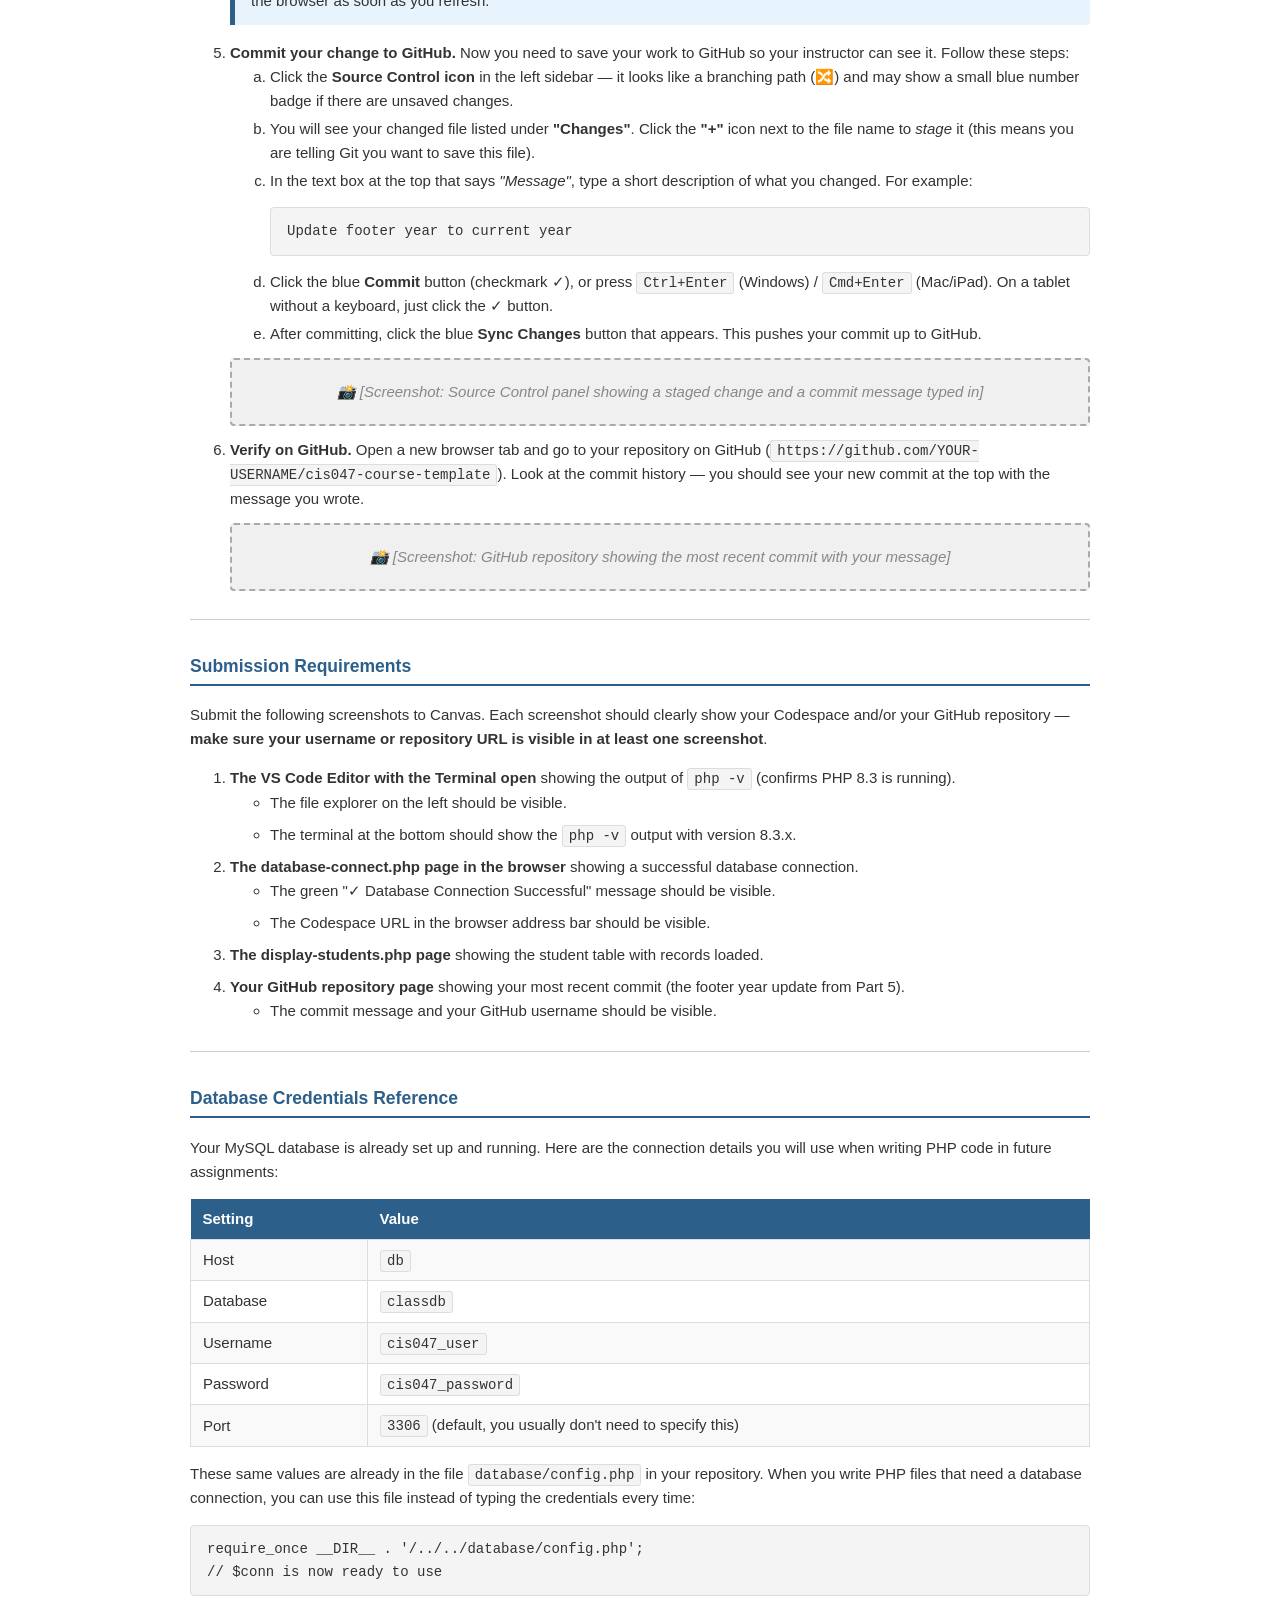
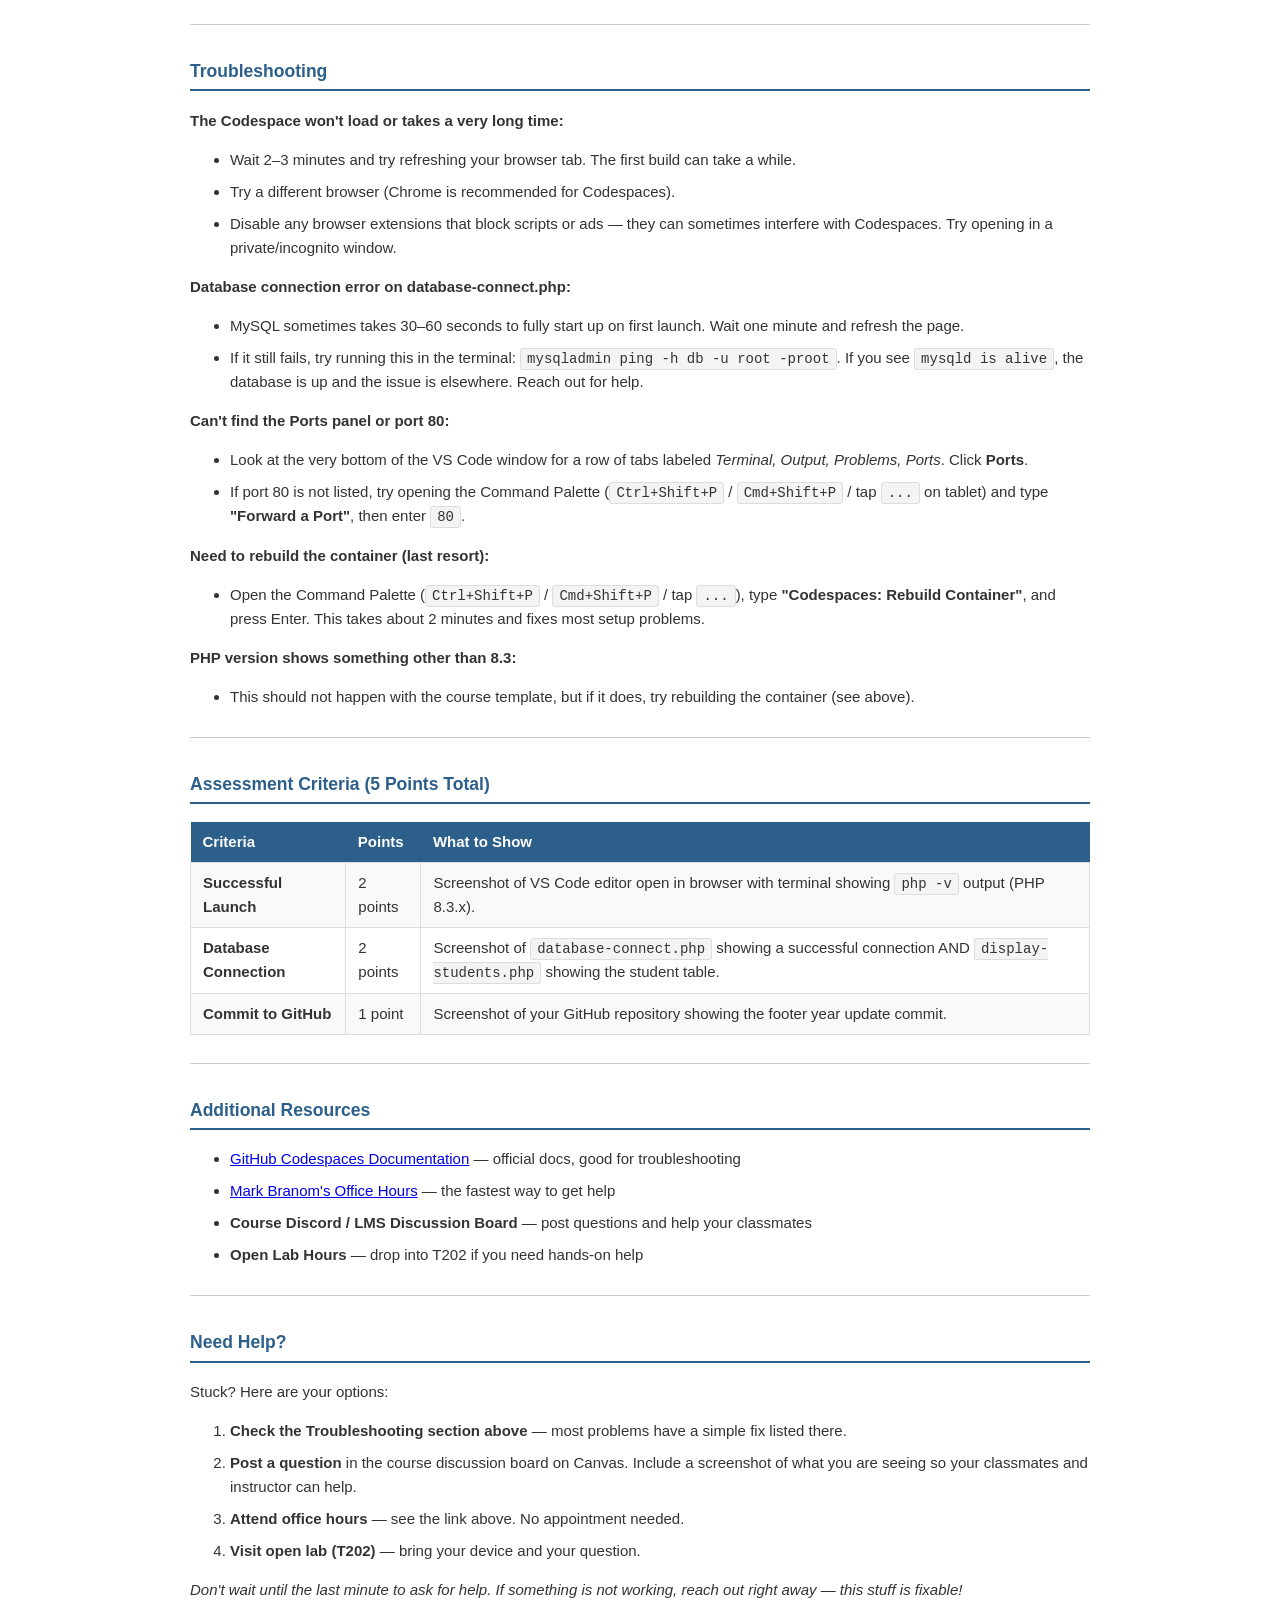
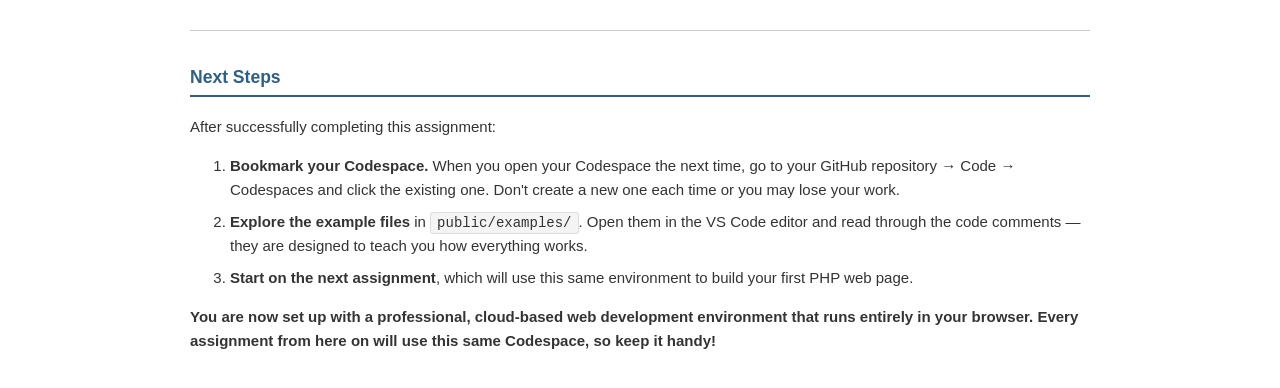
==== commit 04be5e5d: "Fix incorrect Assignment 02 callout in Assignment 06 Co-authored-by: markbranom <2080024+markbranom@" ====
--- a/assignments/assignment-06-dev-environment-setup.html
+++ b/assignments/assignment-06-dev-environment-setup.html
@@ -210,7 +210,7 @@
         <a href="https://github.com/markbranom/cis047-course-template" target="_blank">https://github.com/markbranom/cis047-course-template</a>
         <div class="callout warning" style="margin-top: 10px;">
             <strong>⚠️ Use YOUR copy of the repository, not the instructor's.</strong>
-            <p>When you did Assignment 02, a copy of the course repository was added to your own GitHub account. You should work in your copy, not the instructor's original. Look for it at <code>https://github.com/YOUR-USERNAME/cis047-course-template</code>. If you are not sure, ask your instructor.</p>
+            <p>Your instructor will give you a link to your own personal copy of the course repository — look for it in the Canvas assignment or in your course announcement. You should work in your copy, not the instructor's original at the link above. If you are not sure which repository to use, ask your instructor before continuing.</p>
         </div>
     </li>
     <li>
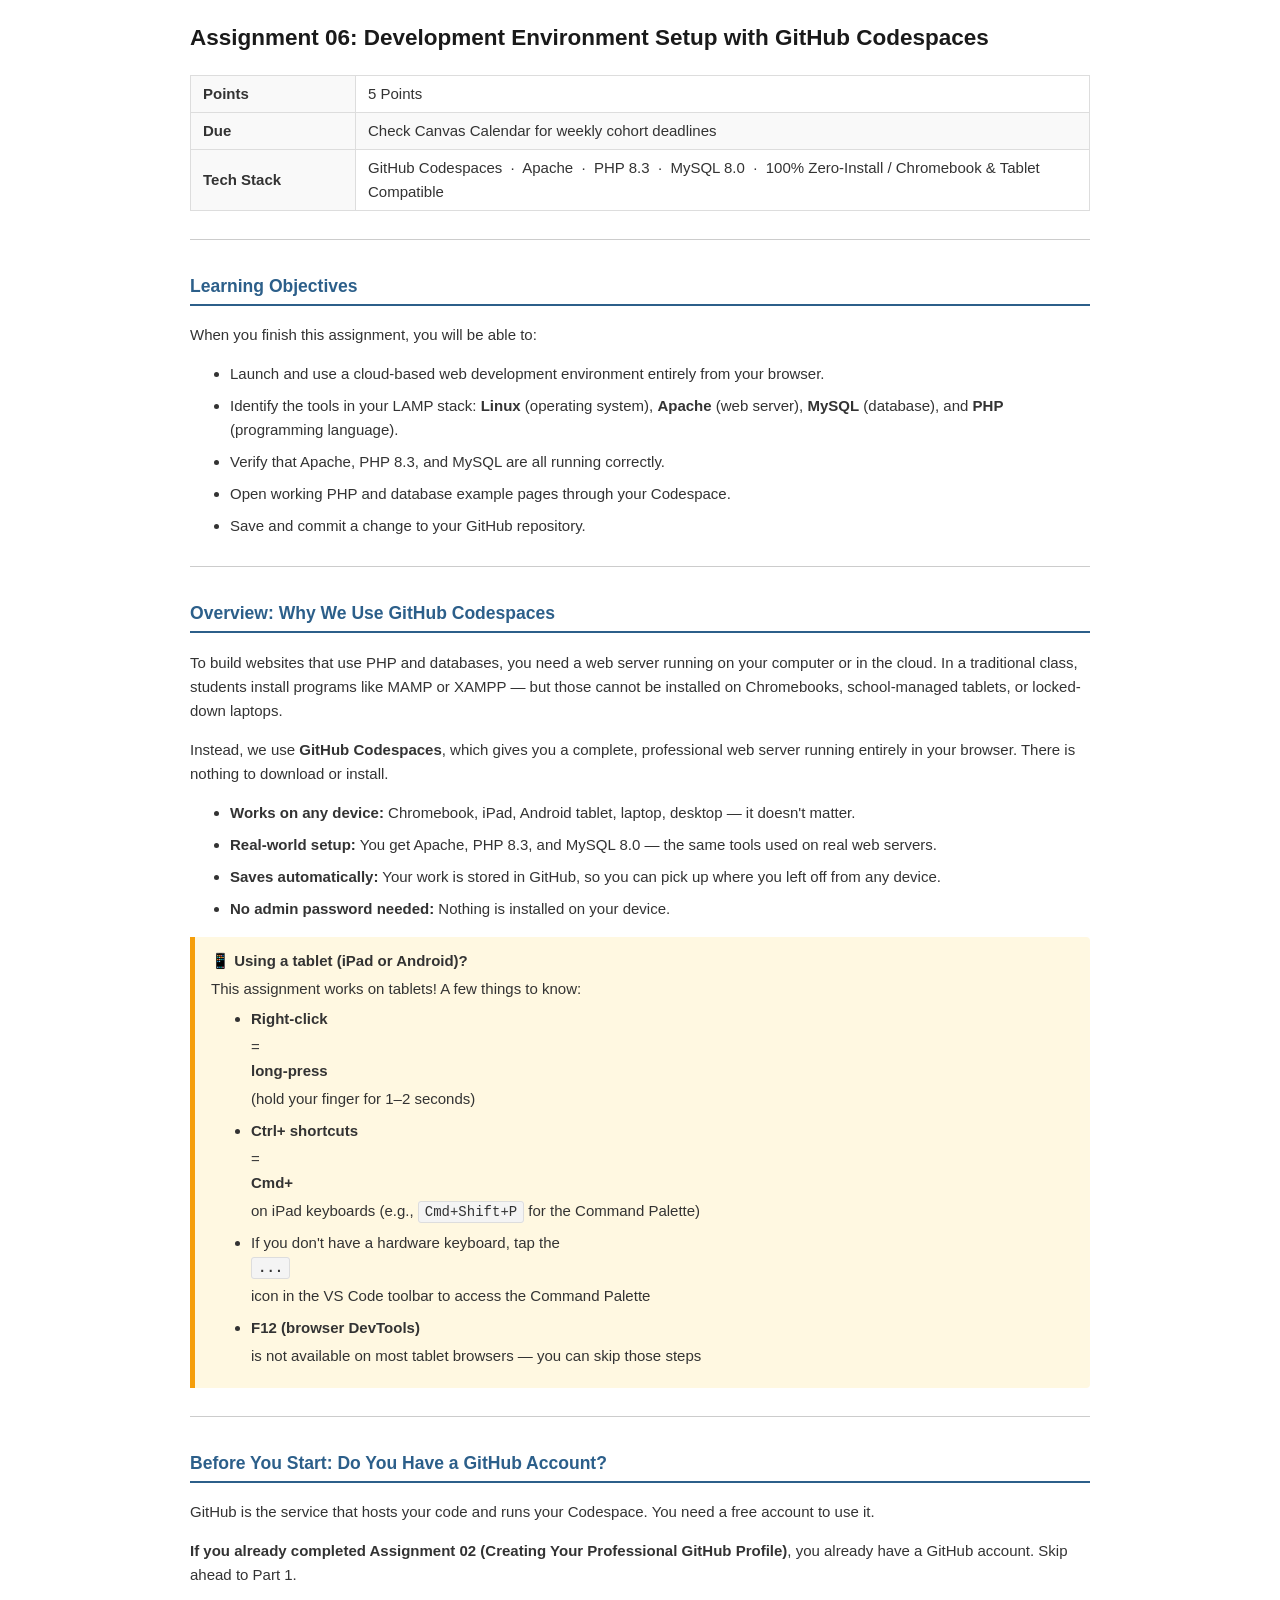
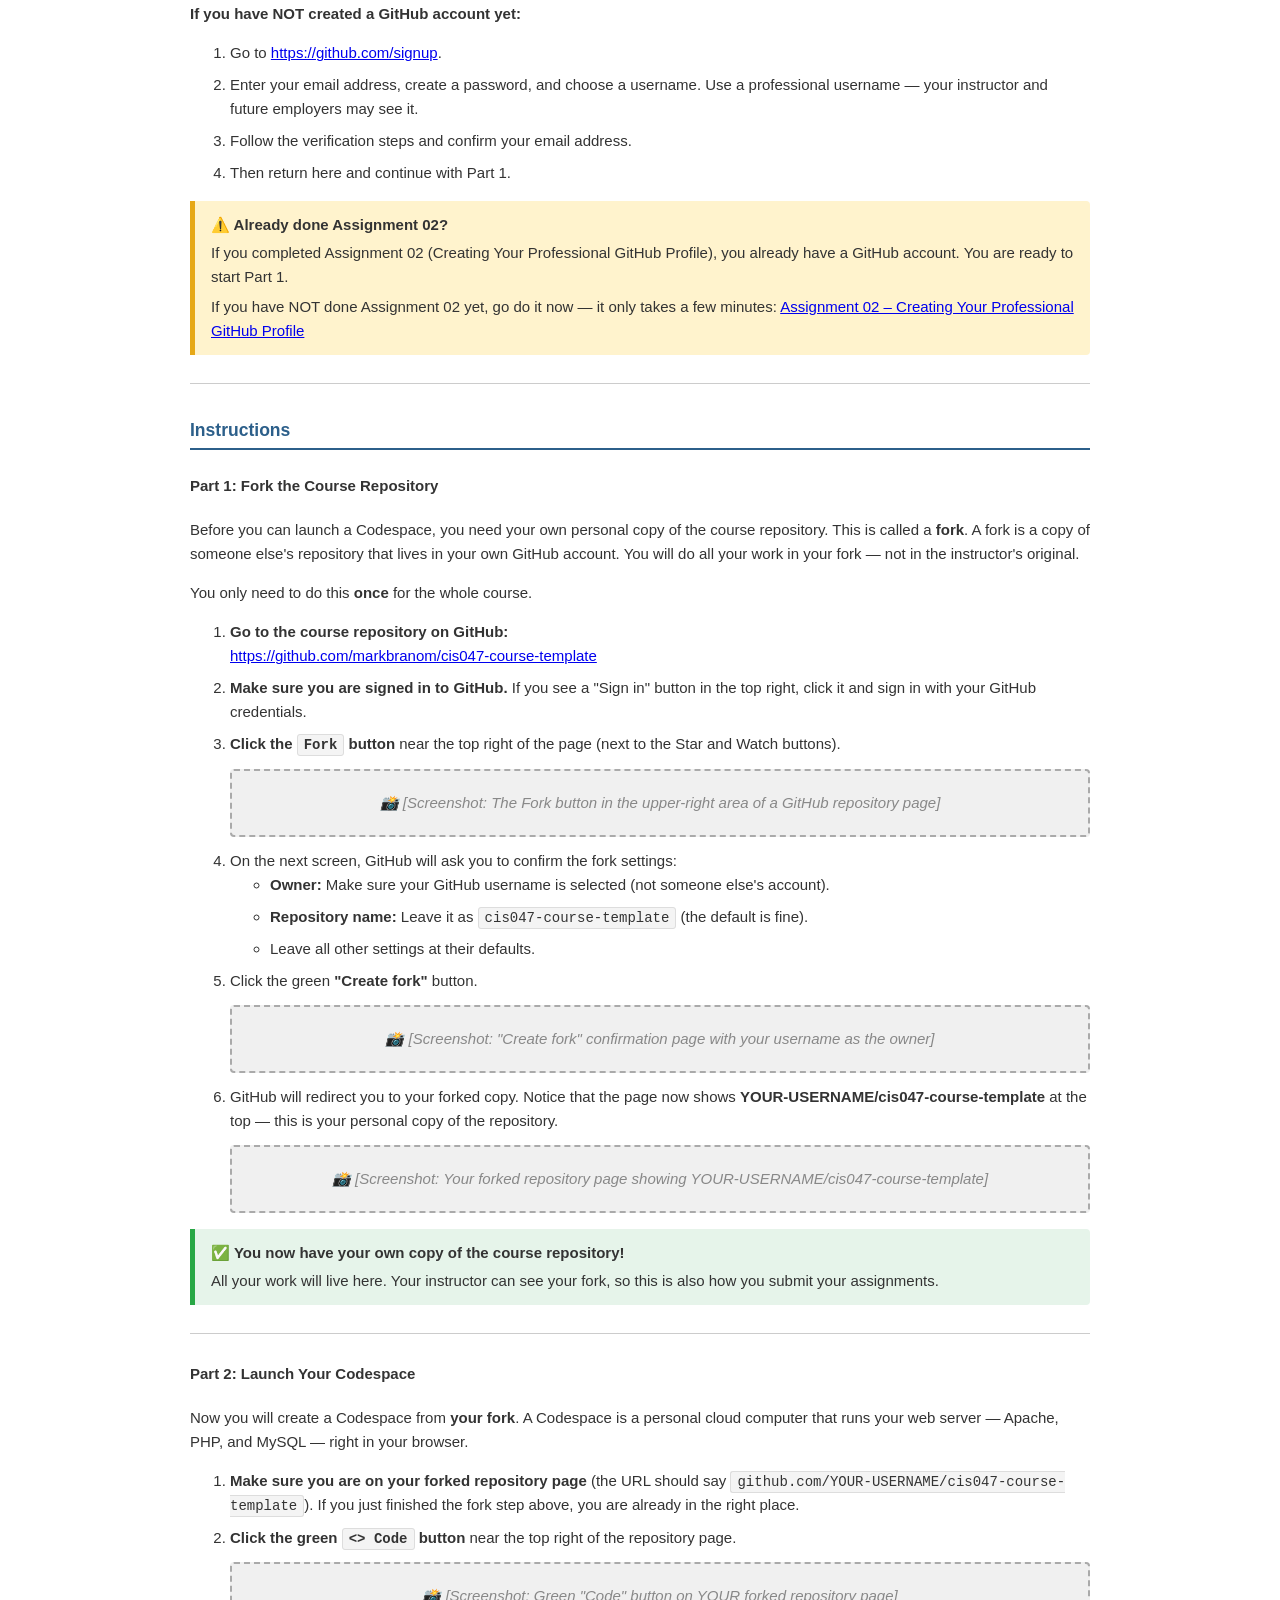
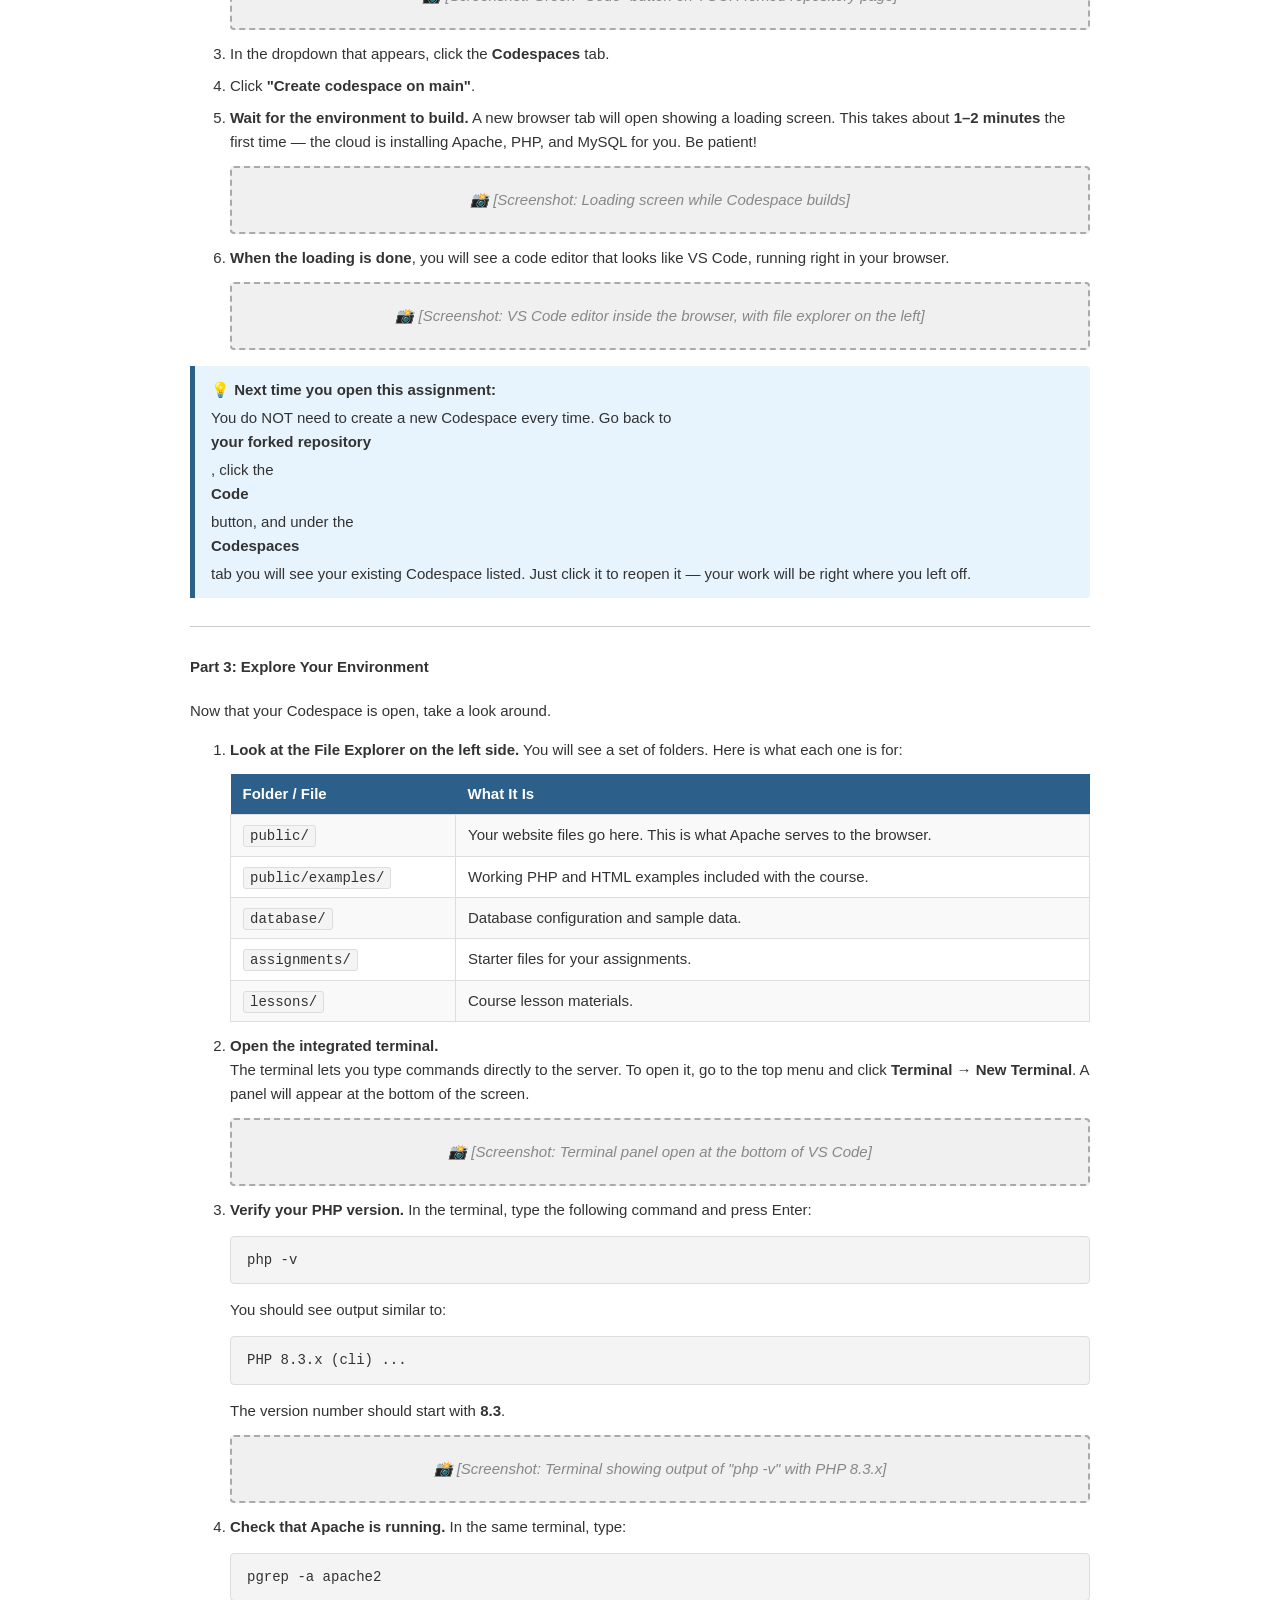
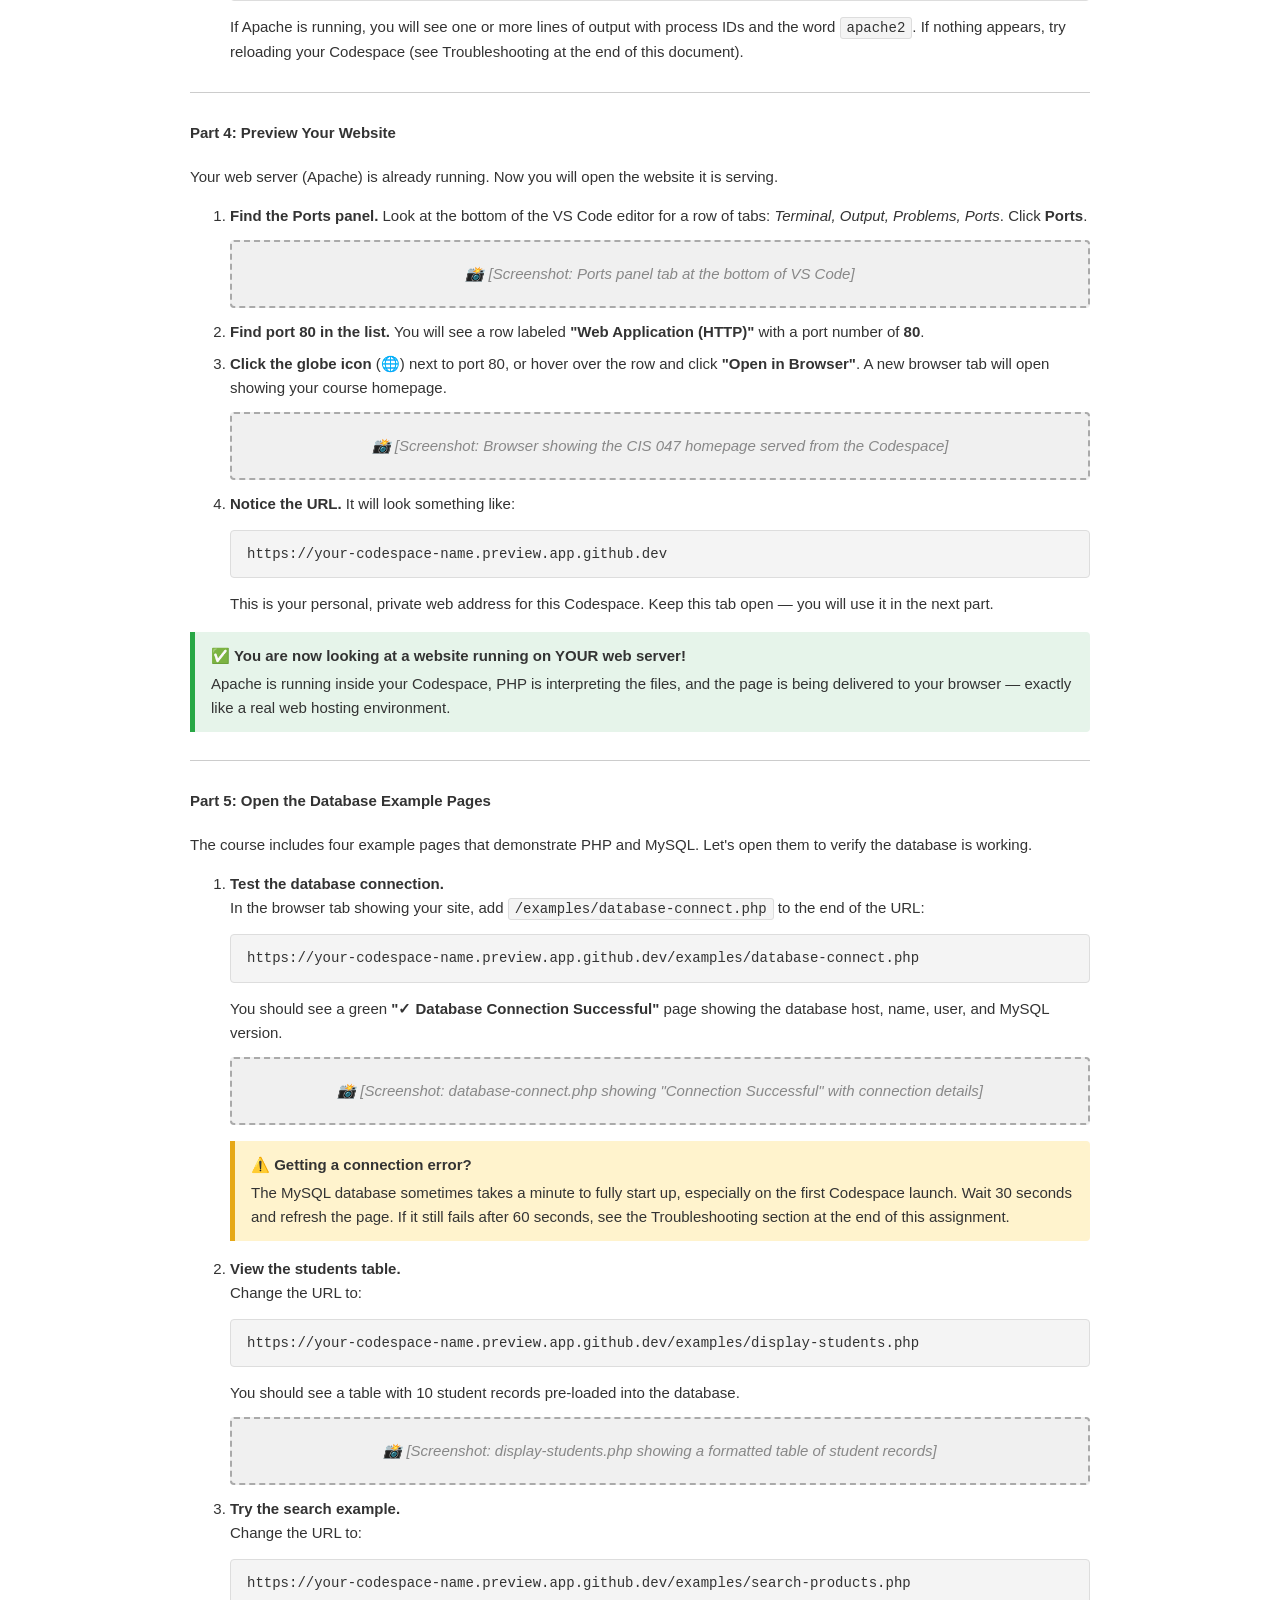
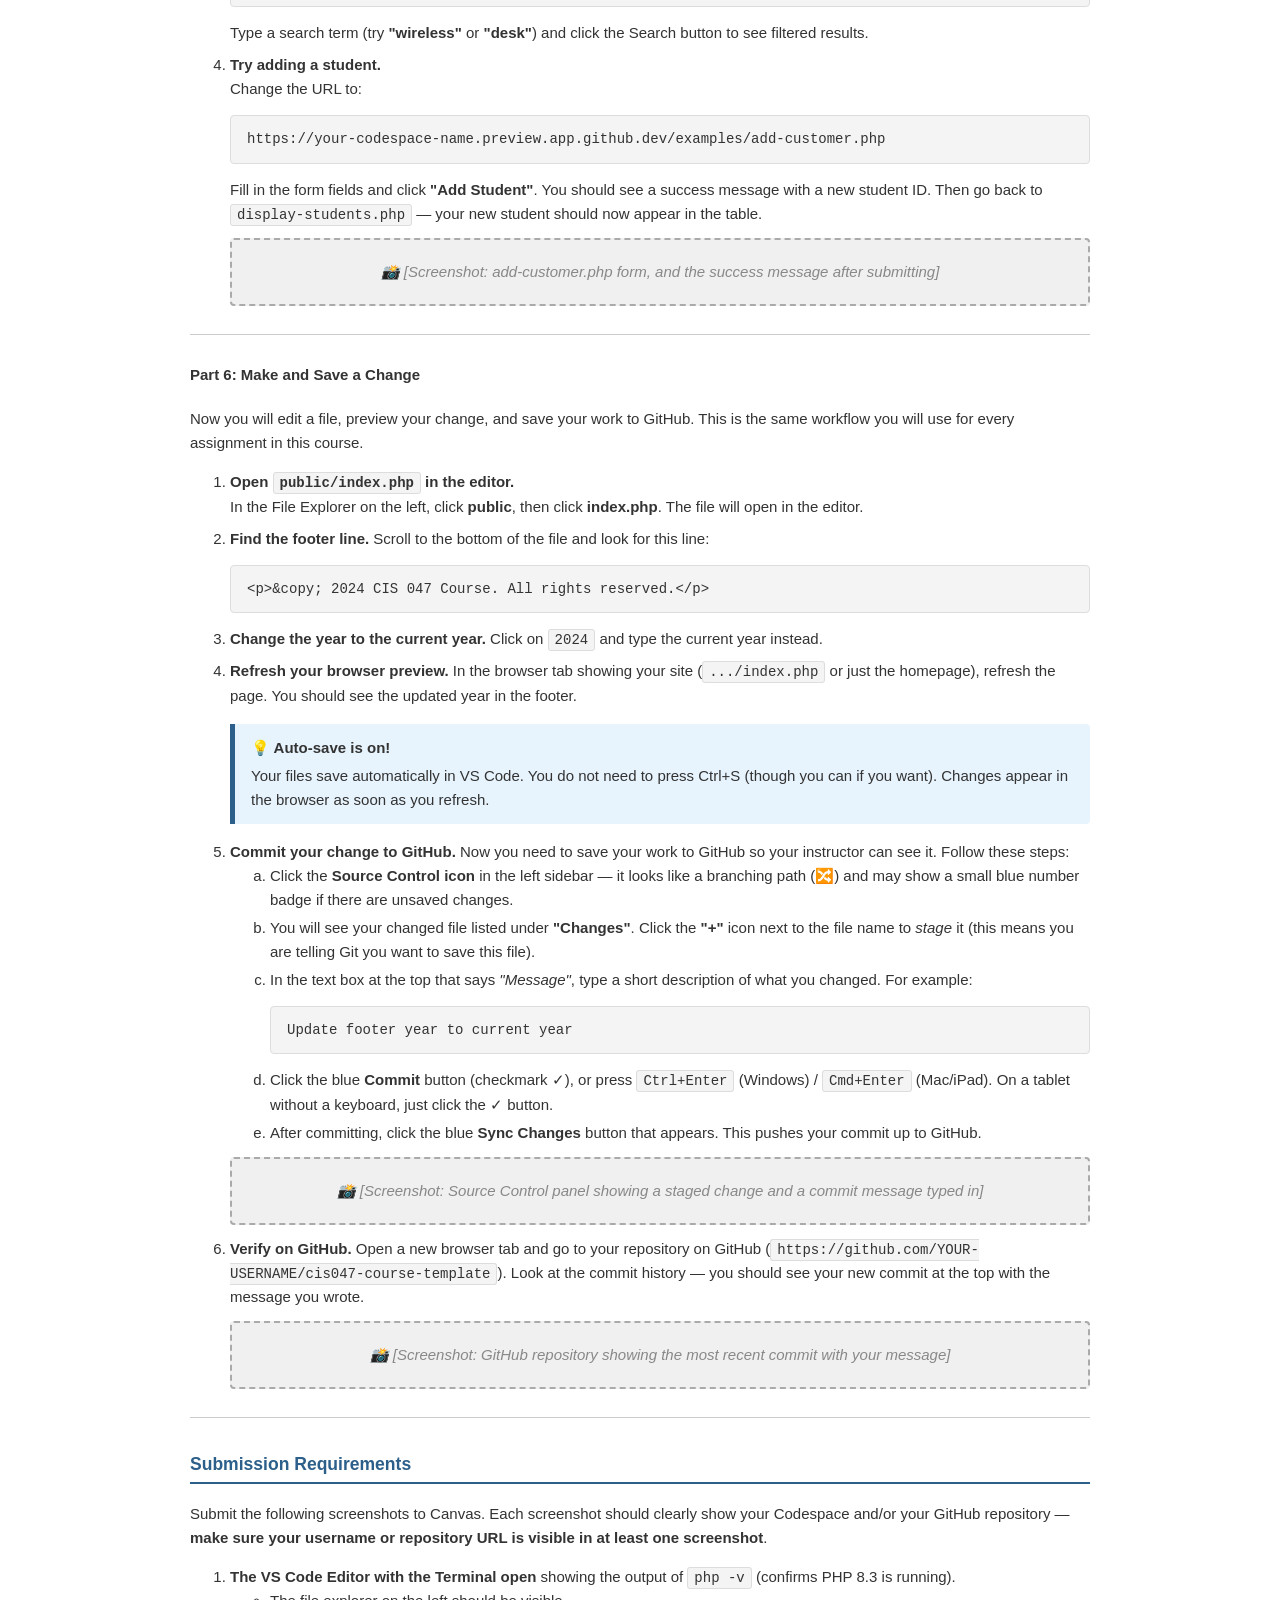
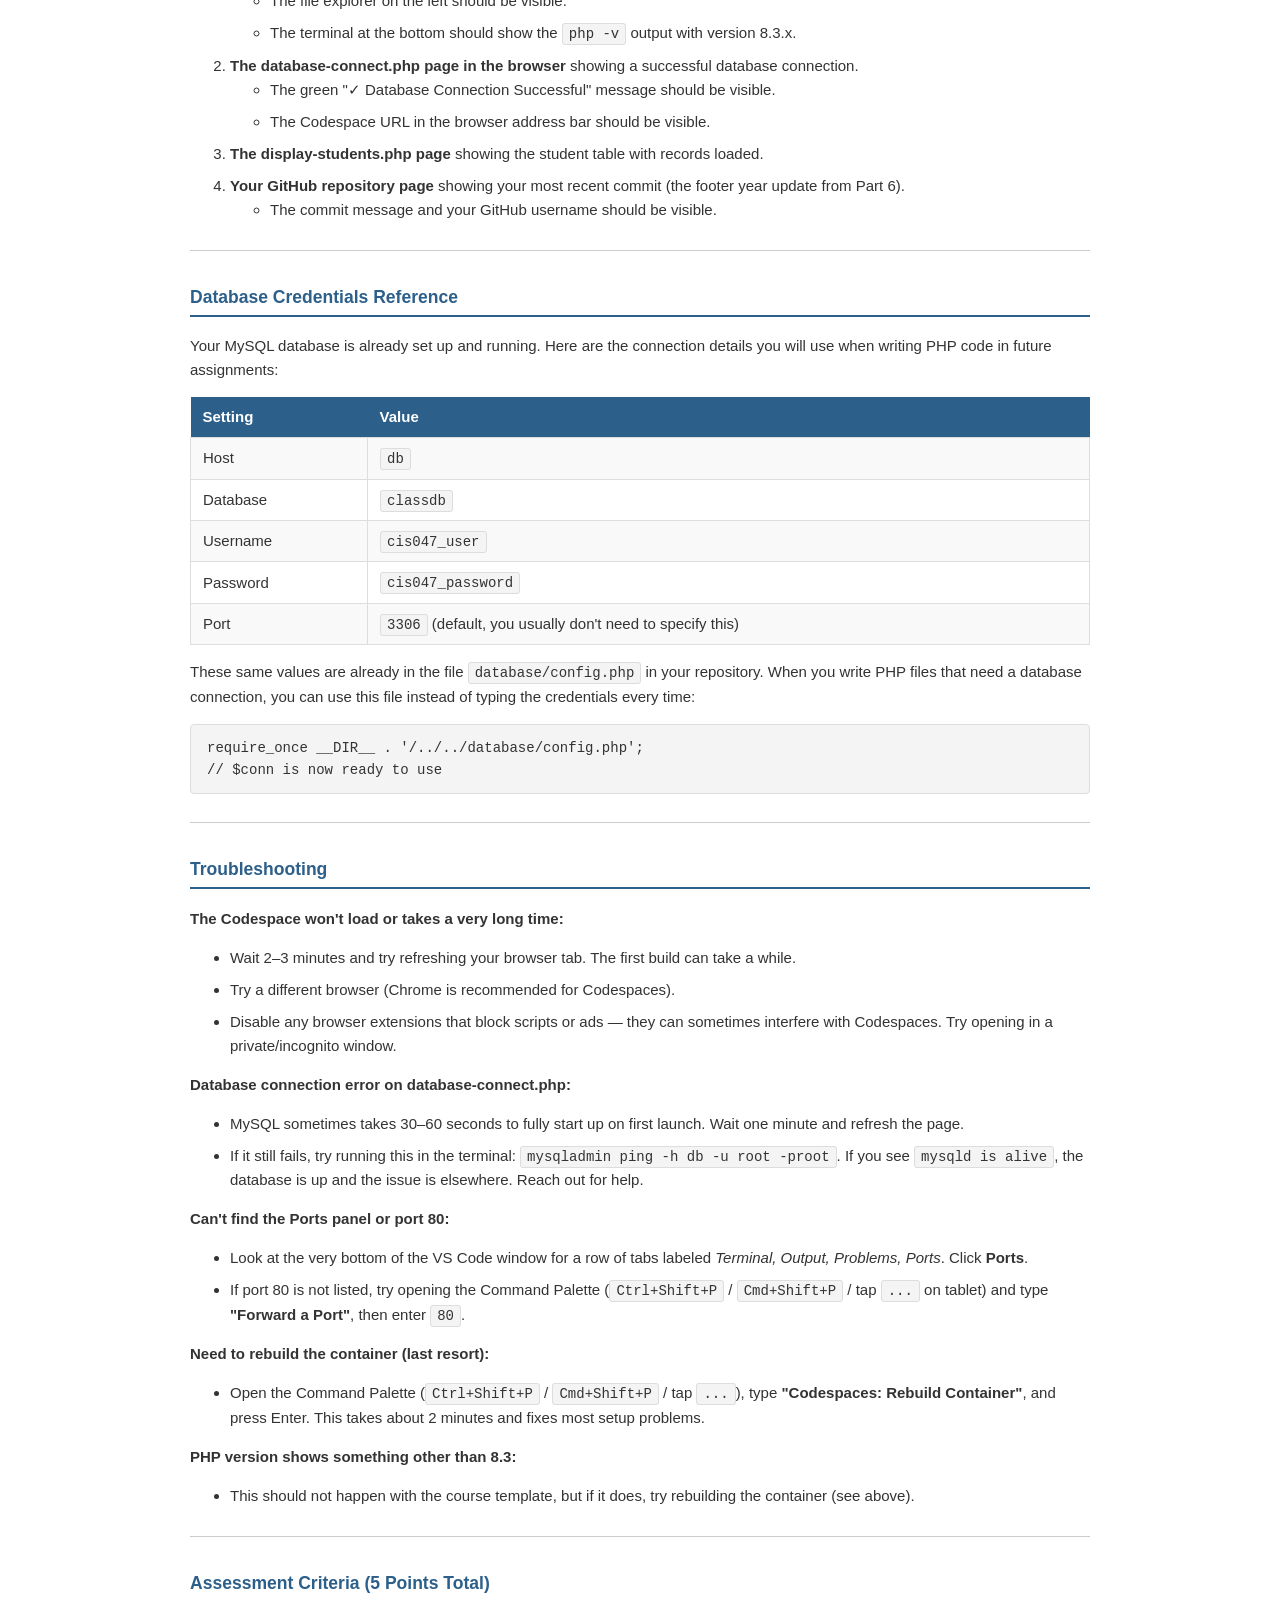
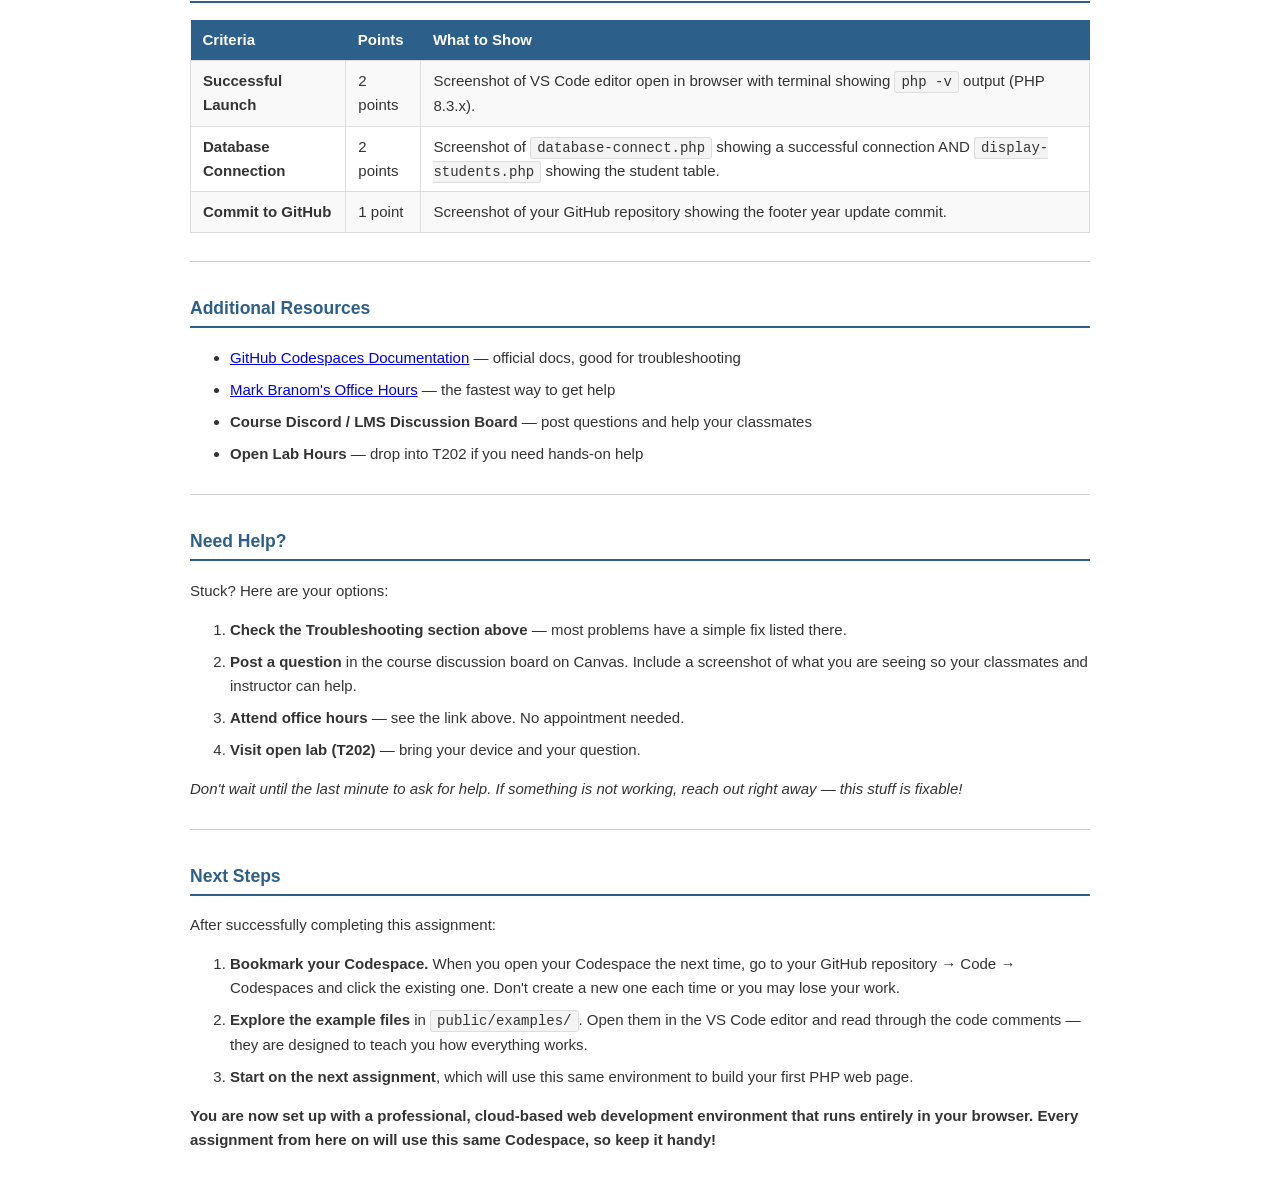
==== commit b7f6a116: "Add fork instructions as Part 1 of Assignment 06; renumber remaining parts Co-authored-by: markbrano" ====
--- a/assignments/assignment-06-dev-environment-setup.html
+++ b/assignments/assignment-06-dev-environment-setup.html
@@ -191,7 +191,7 @@
 
 <div class="callout warning">
     <strong>⚠️ Already done Assignment 02?</strong>
-    <p>If you completed Assignment 02 (Creating Your Professional GitHub Profile), you already have a GitHub account and the course repository has already been copied to your account. You are ready to start Part 1.</p>
+    <p>If you completed Assignment 02 (Creating Your Professional GitHub Profile), you already have a GitHub account. You are ready to start Part 1.</p>
     <p>If you have NOT done Assignment 02 yet, go do it now — it only takes a few minutes: <a href="https://sjeccd.instructure.com/courses/54703/assignments/1521765">Assignment 02 – Creating Your Professional GitHub Profile</a></p>
 </div>
 
@@ -199,23 +199,60 @@
 
 <h3>Instructions</h3>
 
-<h4>Part 1: Launch Your Codespace</h4>
-
-<p>A Codespace is a personal cloud computer that runs your web server. You will create one from the course repository.</p>
-
-<ol>
-    <li>
-        <strong>Go to the course repository on GitHub.</strong><br>
-        Your instructor will give you the link, or you can go directly to:<br>
+<h4>Part 1: Fork the Course Repository</h4>
+
+<p>Before you can launch a Codespace, you need your own personal copy of the course repository. This is called a <strong>fork</strong>. A fork is a copy of someone else's repository that lives in your own GitHub account. You will do all your work in your fork — not in the instructor's original.</p>
+
+<p>You only need to do this <strong>once</strong> for the whole course.</p>
+
+<ol>
+    <li>
+        <strong>Go to the course repository on GitHub:</strong><br>
         <a href="https://github.com/markbranom/cis047-course-template" target="_blank">https://github.com/markbranom/cis047-course-template</a>
-        <div class="callout warning" style="margin-top: 10px;">
-            <strong>⚠️ Use YOUR copy of the repository, not the instructor's.</strong>
-            <p>Your instructor will give you a link to your own personal copy of the course repository — look for it in the Canvas assignment or in your course announcement. You should work in your copy, not the instructor's original at the link above. If you are not sure which repository to use, ask your instructor before continuing.</p>
-        </div>
+    </li>
+    <li>
+        <strong>Make sure you are signed in to GitHub.</strong> If you see a "Sign in" button in the top right, click it and sign in with your GitHub credentials.
+    </li>
+    <li>
+        <strong>Click the <code>Fork</code> button</strong> near the top right of the page (next to the Star and Watch buttons).
+        <div class="screenshot-placeholder">📸 [Screenshot: The Fork button in the upper-right area of a GitHub repository page]</div>
+    </li>
+    <li>
+        On the next screen, GitHub will ask you to confirm the fork settings:
+        <ul>
+            <li><strong>Owner:</strong> Make sure your GitHub username is selected (not someone else's account).</li>
+            <li><strong>Repository name:</strong> Leave it as <code>cis047-course-template</code> (the default is fine).</li>
+            <li>Leave all other settings at their defaults.</li>
+        </ul>
+    </li>
+    <li>
+        Click the green <strong>"Create fork"</strong> button.
+        <div class="screenshot-placeholder">📸 [Screenshot: "Create fork" confirmation page with your username as the owner]</div>
+    </li>
+    <li>
+        GitHub will redirect you to your forked copy. Notice that the page now shows <strong>YOUR-USERNAME/cis047-course-template</strong> at the top — this is your personal copy of the repository.
+        <div class="screenshot-placeholder">📸 [Screenshot: Your forked repository page showing YOUR-USERNAME/cis047-course-template]</div>
+    </li>
+</ol>
+
+<div class="callout success">
+    <strong>✅ You now have your own copy of the course repository!</strong>
+    <p>All your work will live here. Your instructor can see your fork, so this is also how you submit your assignments.</p>
+</div>
+
+<hr>
+
+<h4>Part 2: Launch Your Codespace</h4>
+
+<p>Now you will create a Codespace from <strong>your fork</strong>. A Codespace is a personal cloud computer that runs your web server — Apache, PHP, and MySQL — right in your browser.</p>
+
+<ol>
+    <li>
+        <strong>Make sure you are on your forked repository page</strong> (the URL should say <code>github.com/YOUR-USERNAME/cis047-course-template</code>). If you just finished the fork step above, you are already in the right place.
     </li>
     <li>
         <strong>Click the green <code>&lt;&gt; Code</code> button</strong> near the top right of the repository page.
-        <div class="screenshot-placeholder">📸 [Screenshot: Green "Code" button on GitHub repository page]</div>
+        <div class="screenshot-placeholder">📸 [Screenshot: Green "Code" button on YOUR forked repository page]</div>
     </li>
     <li>In the dropdown that appears, click the <strong>Codespaces</strong> tab.</li>
     <li>Click <strong>"Create codespace on main"</strong>.</li>
@@ -231,12 +268,12 @@
 
 <div class="callout">
     <strong>💡 Next time you open this assignment:</strong>
-    <p>You do NOT need to create a new Codespace every time. Go back to the repository, click the <strong>Code</strong> button, and under the <strong>Codespaces</strong> tab you will see your existing Codespace listed. Just click it to reopen it — your work will be right where you left off.</p>
+    <p>You do NOT need to create a new Codespace every time. Go back to <strong>your forked repository</strong>, click the <strong>Code</strong> button, and under the <strong>Codespaces</strong> tab you will see your existing Codespace listed. Just click it to reopen it — your work will be right where you left off.</p>
 </div>
 
 <hr>
 
-<h4>Part 2: Explore Your Environment</h4>
+<h4>Part 3: Explore Your Environment</h4>
 
 <p>Now that your Codespace is open, take a look around.</p>
 
@@ -292,7 +329,7 @@
 
 <hr>
 
-<h4>Part 3: Preview Your Website</h4>
+<h4>Part 4: Preview Your Website</h4>
 
 <p>Your web server (Apache) is already running. Now you will open the website it is serving.</p>
 
@@ -322,7 +359,7 @@
 
 <hr>
 
-<h4>Part 4: Open the Database Example Pages</h4>
+<h4>Part 5: Open the Database Example Pages</h4>
 
 <p>The course includes four example pages that demonstrate PHP and MySQL. Let's open them to verify the database is working.</p>
 
@@ -362,7 +399,7 @@
 
 <hr>
 
-<h4>Part 5: Make and Save a Change</h4>
+<h4>Part 6: Make and Save a Change</h4>
 
 <p>Now you will edit a file, preview your change, and save your work to GitHub. This is the same workflow you will use for every assignment in this course.</p>
 
@@ -429,7 +466,7 @@
         <strong>The display-students.php page</strong> showing the student table with records loaded.
     </li>
     <li>
-        <strong>Your GitHub repository page</strong> showing your most recent commit (the footer year update from Part 5).
+        <strong>Your GitHub repository page</strong> showing your most recent commit (the footer year update from Part 6).
         <ul>
             <li>The commit message and your GitHub username should be visible.</li>
         </ul>
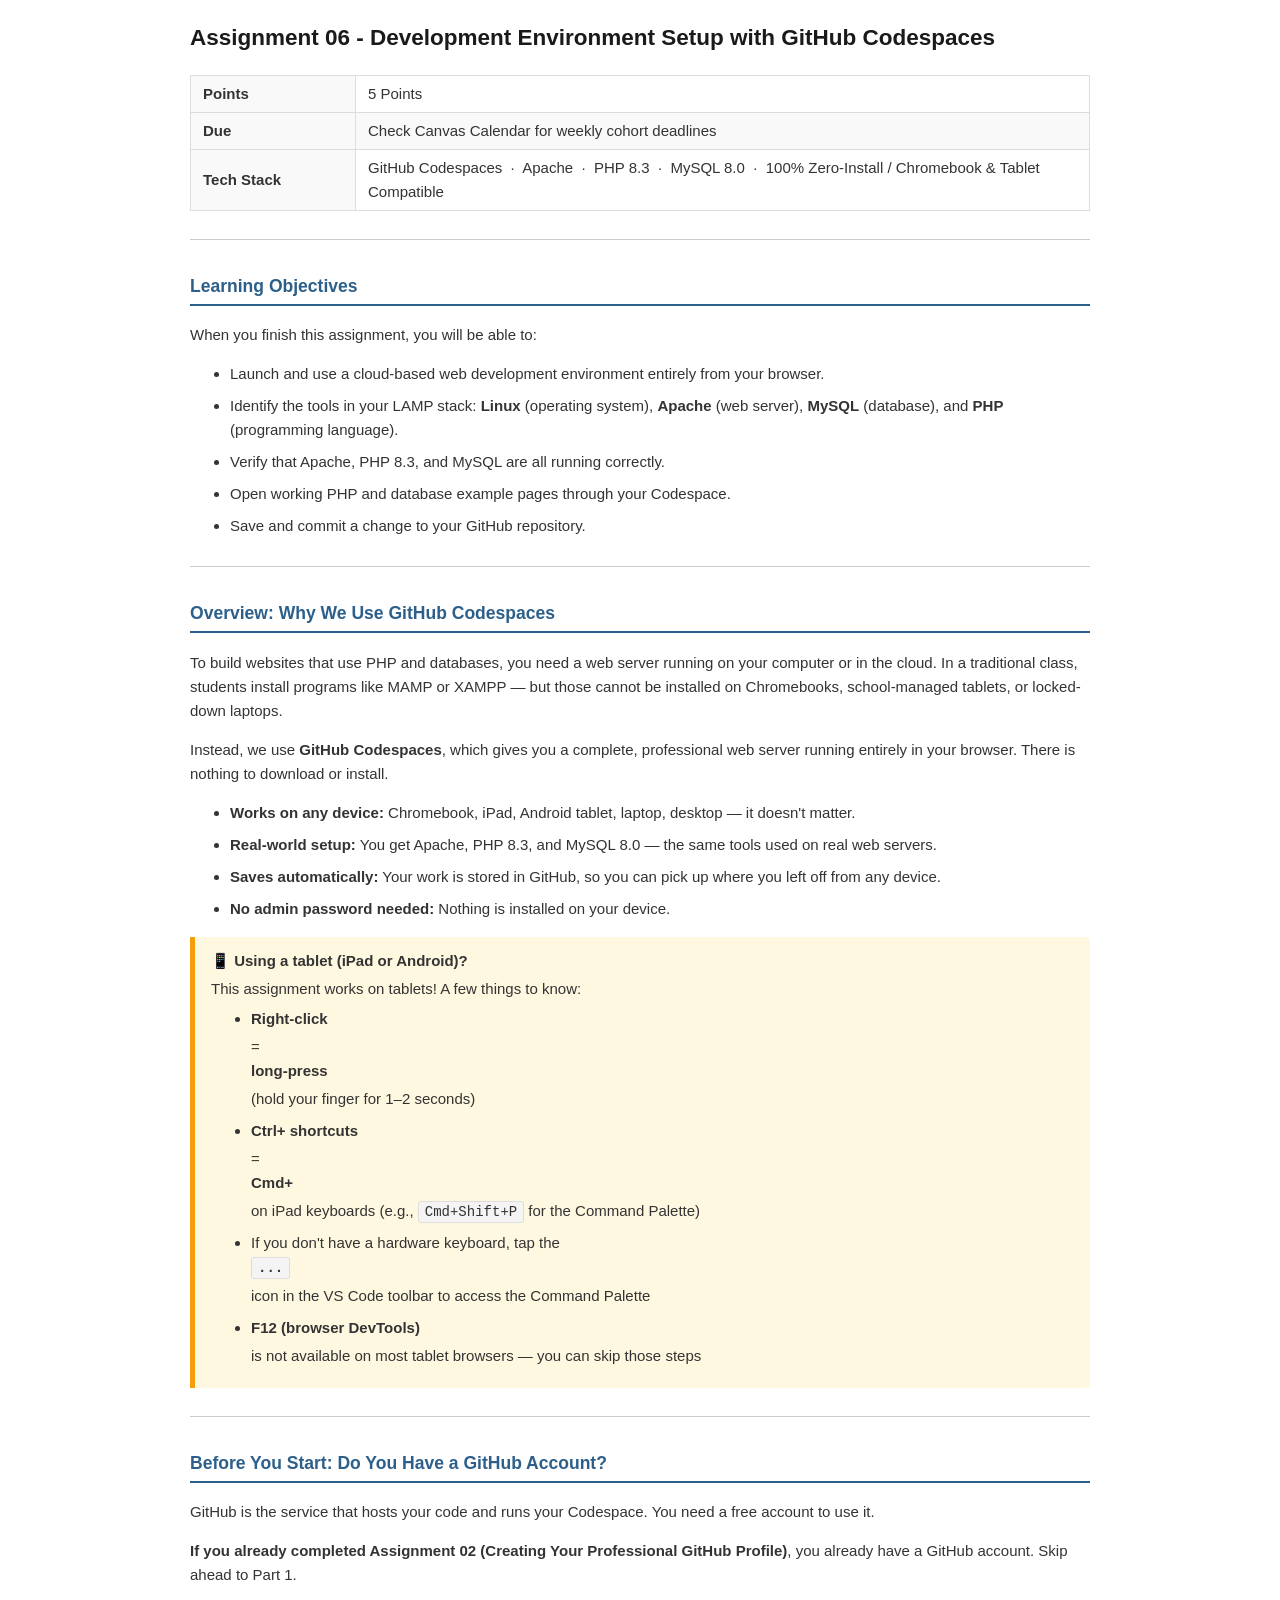
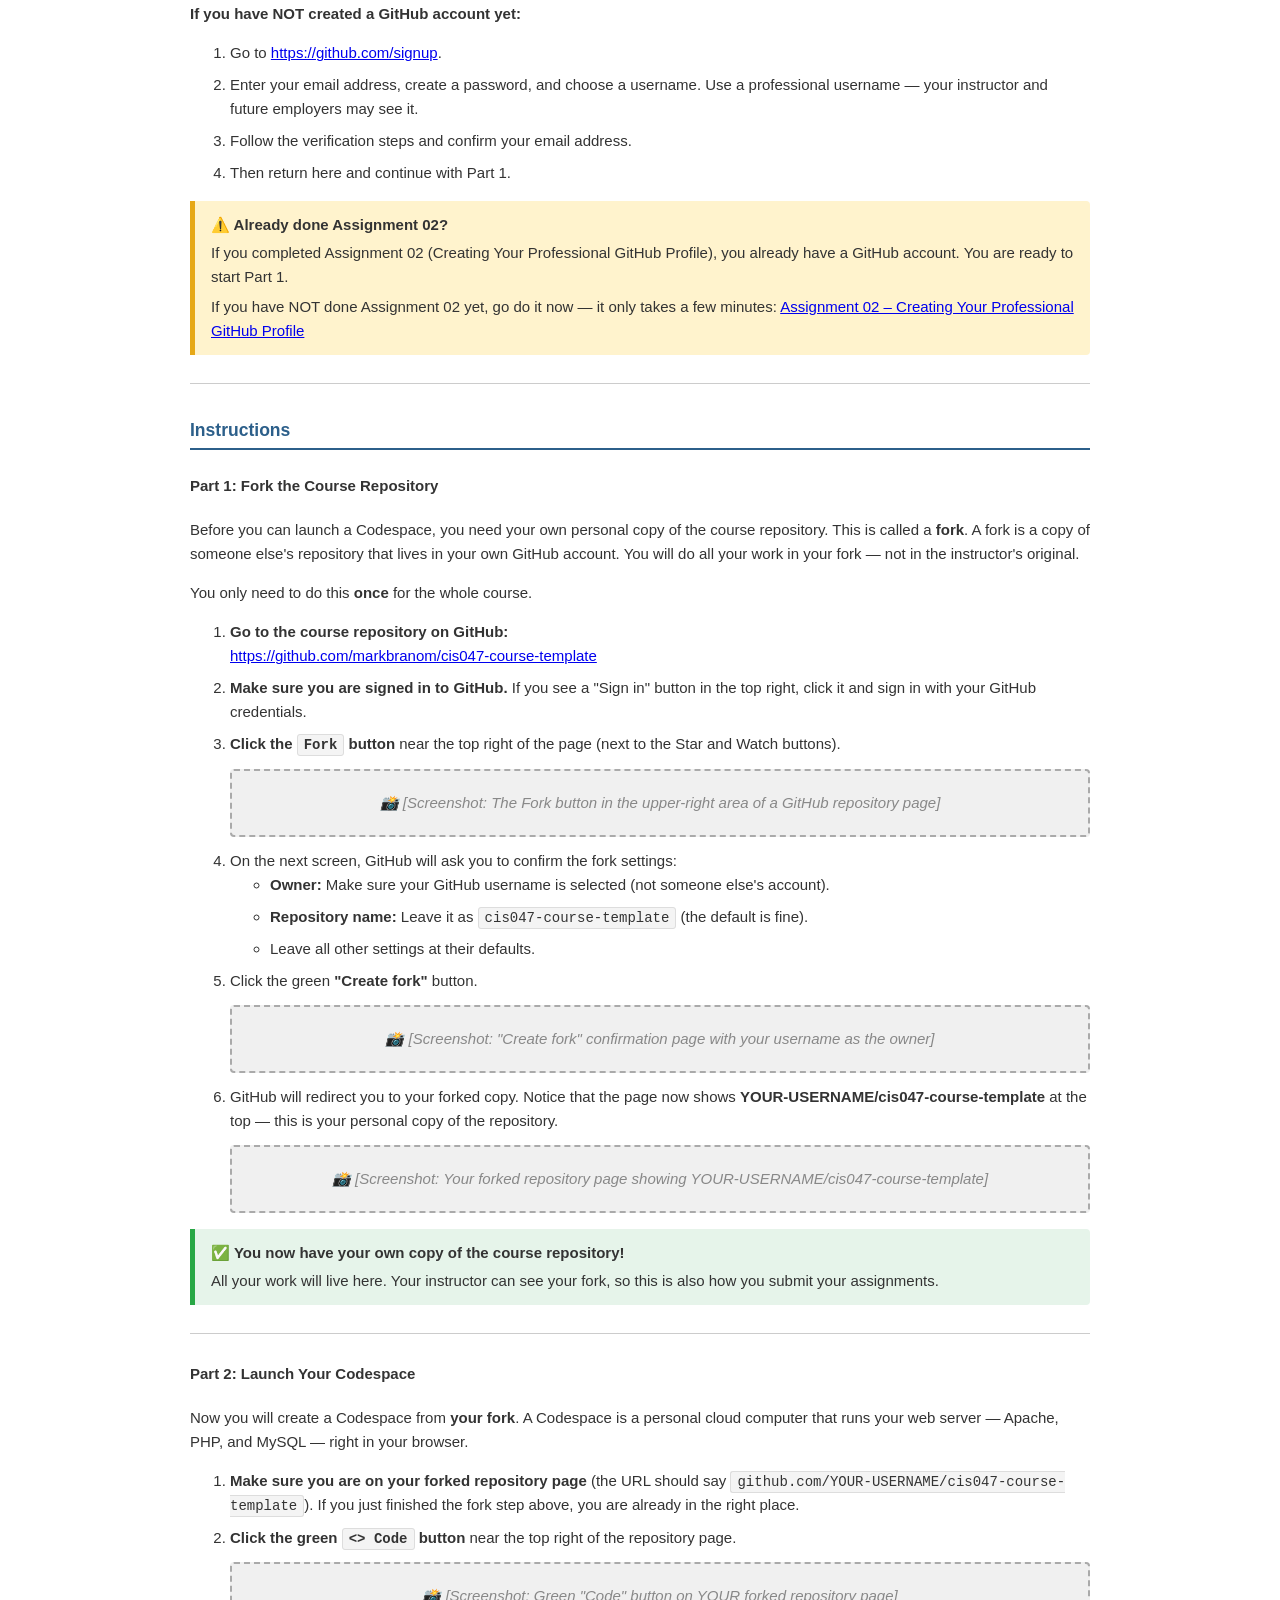
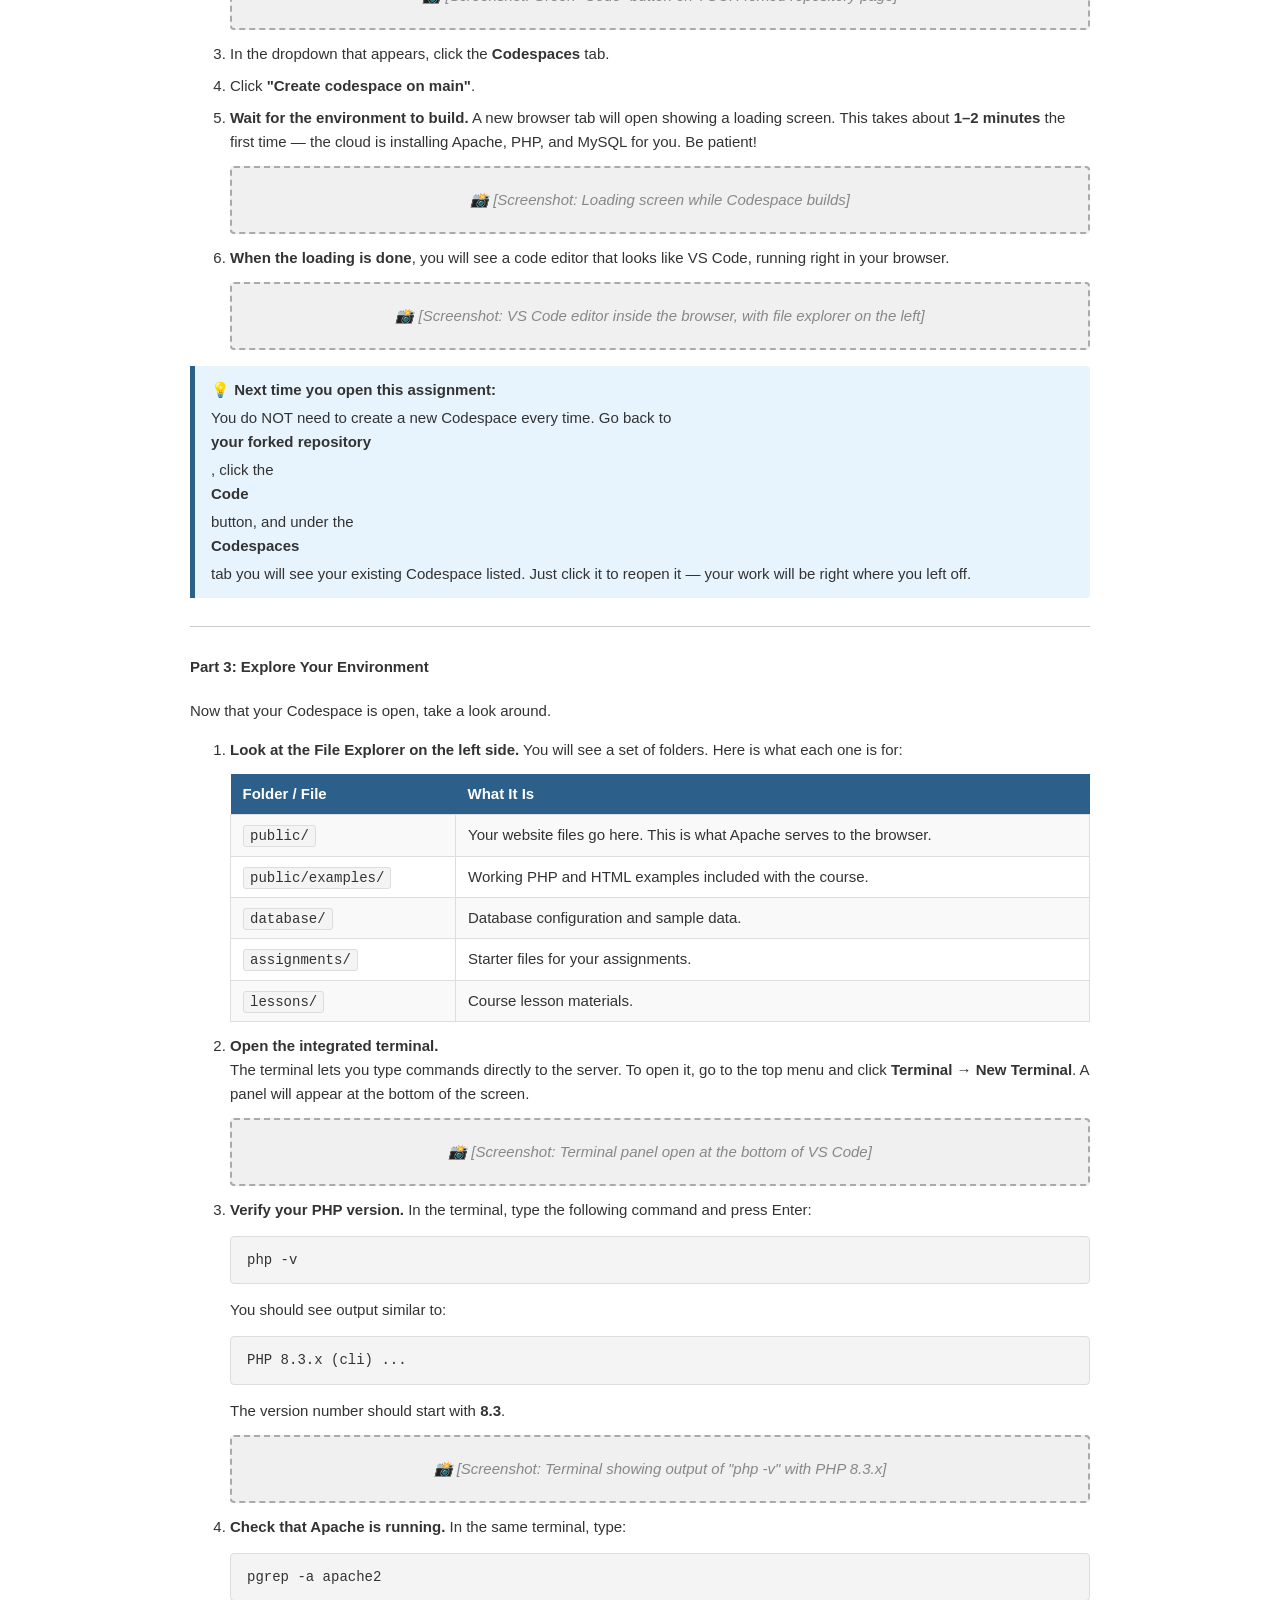
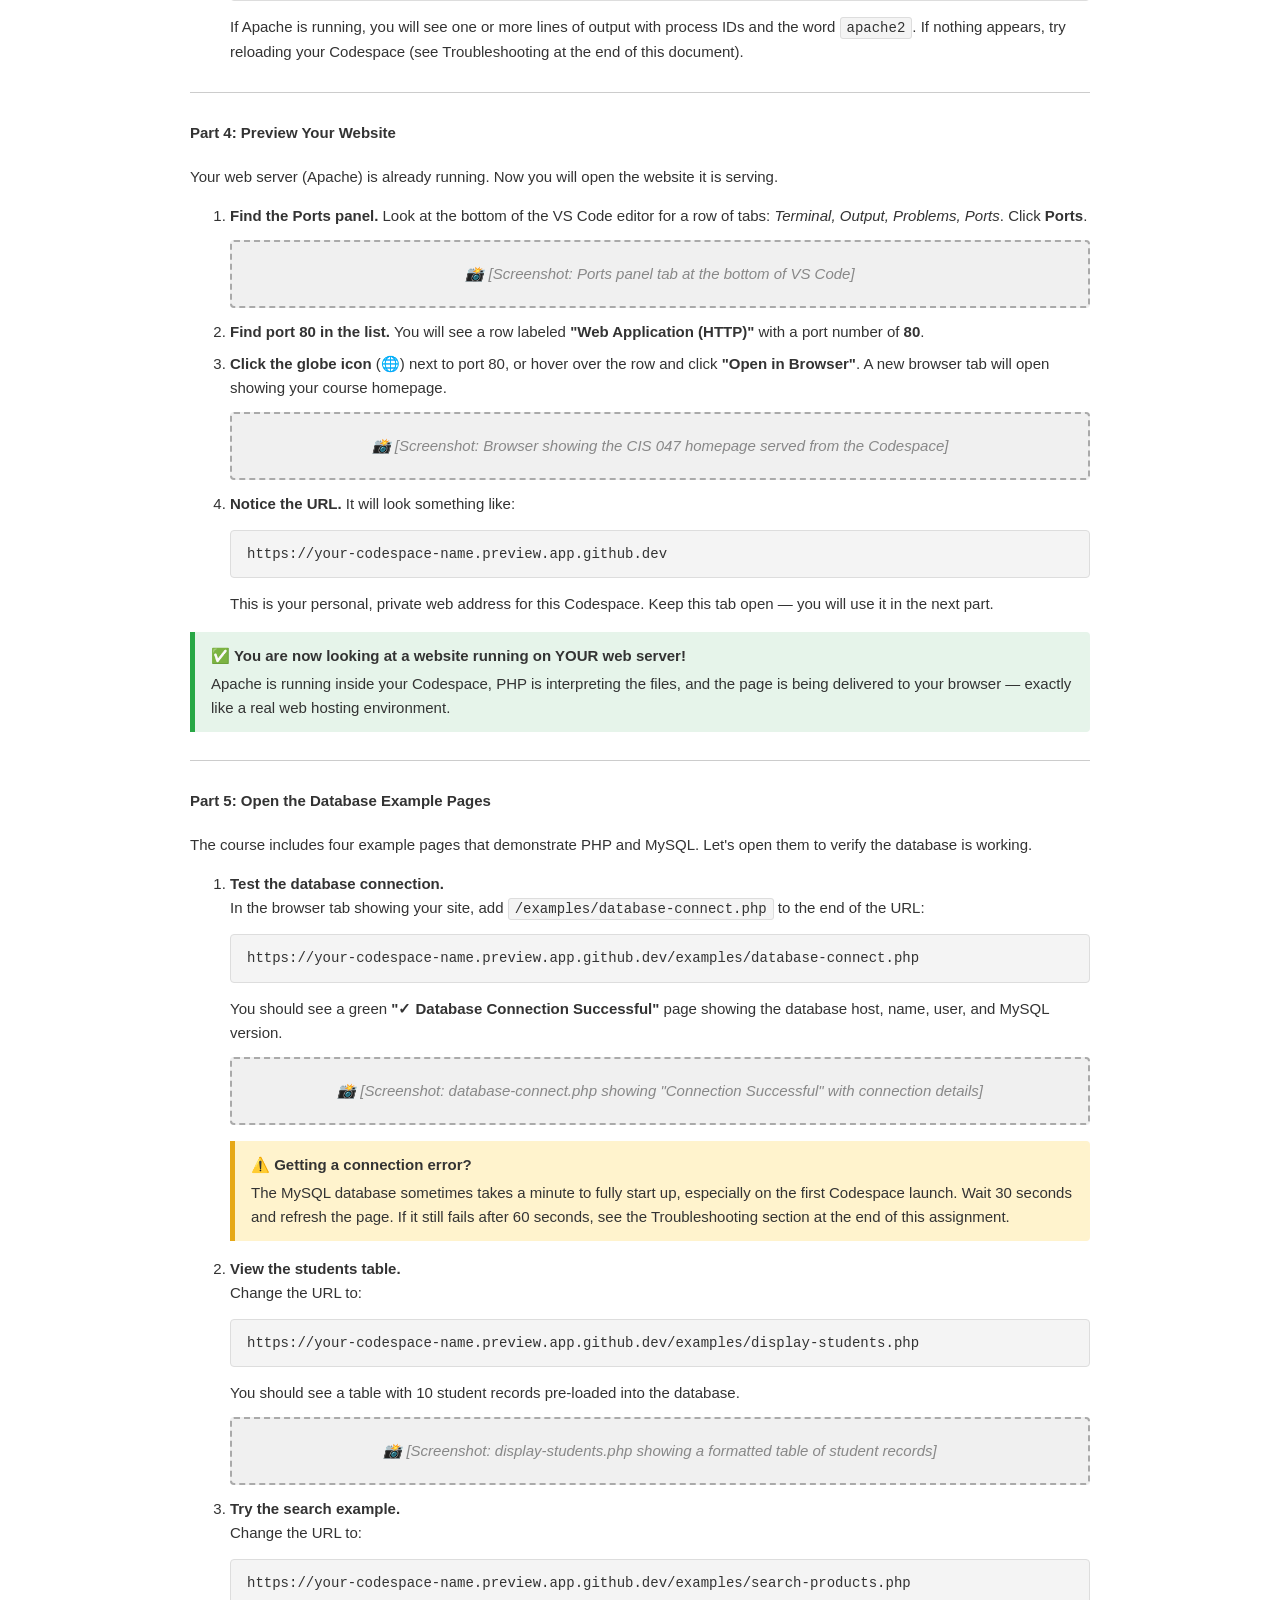
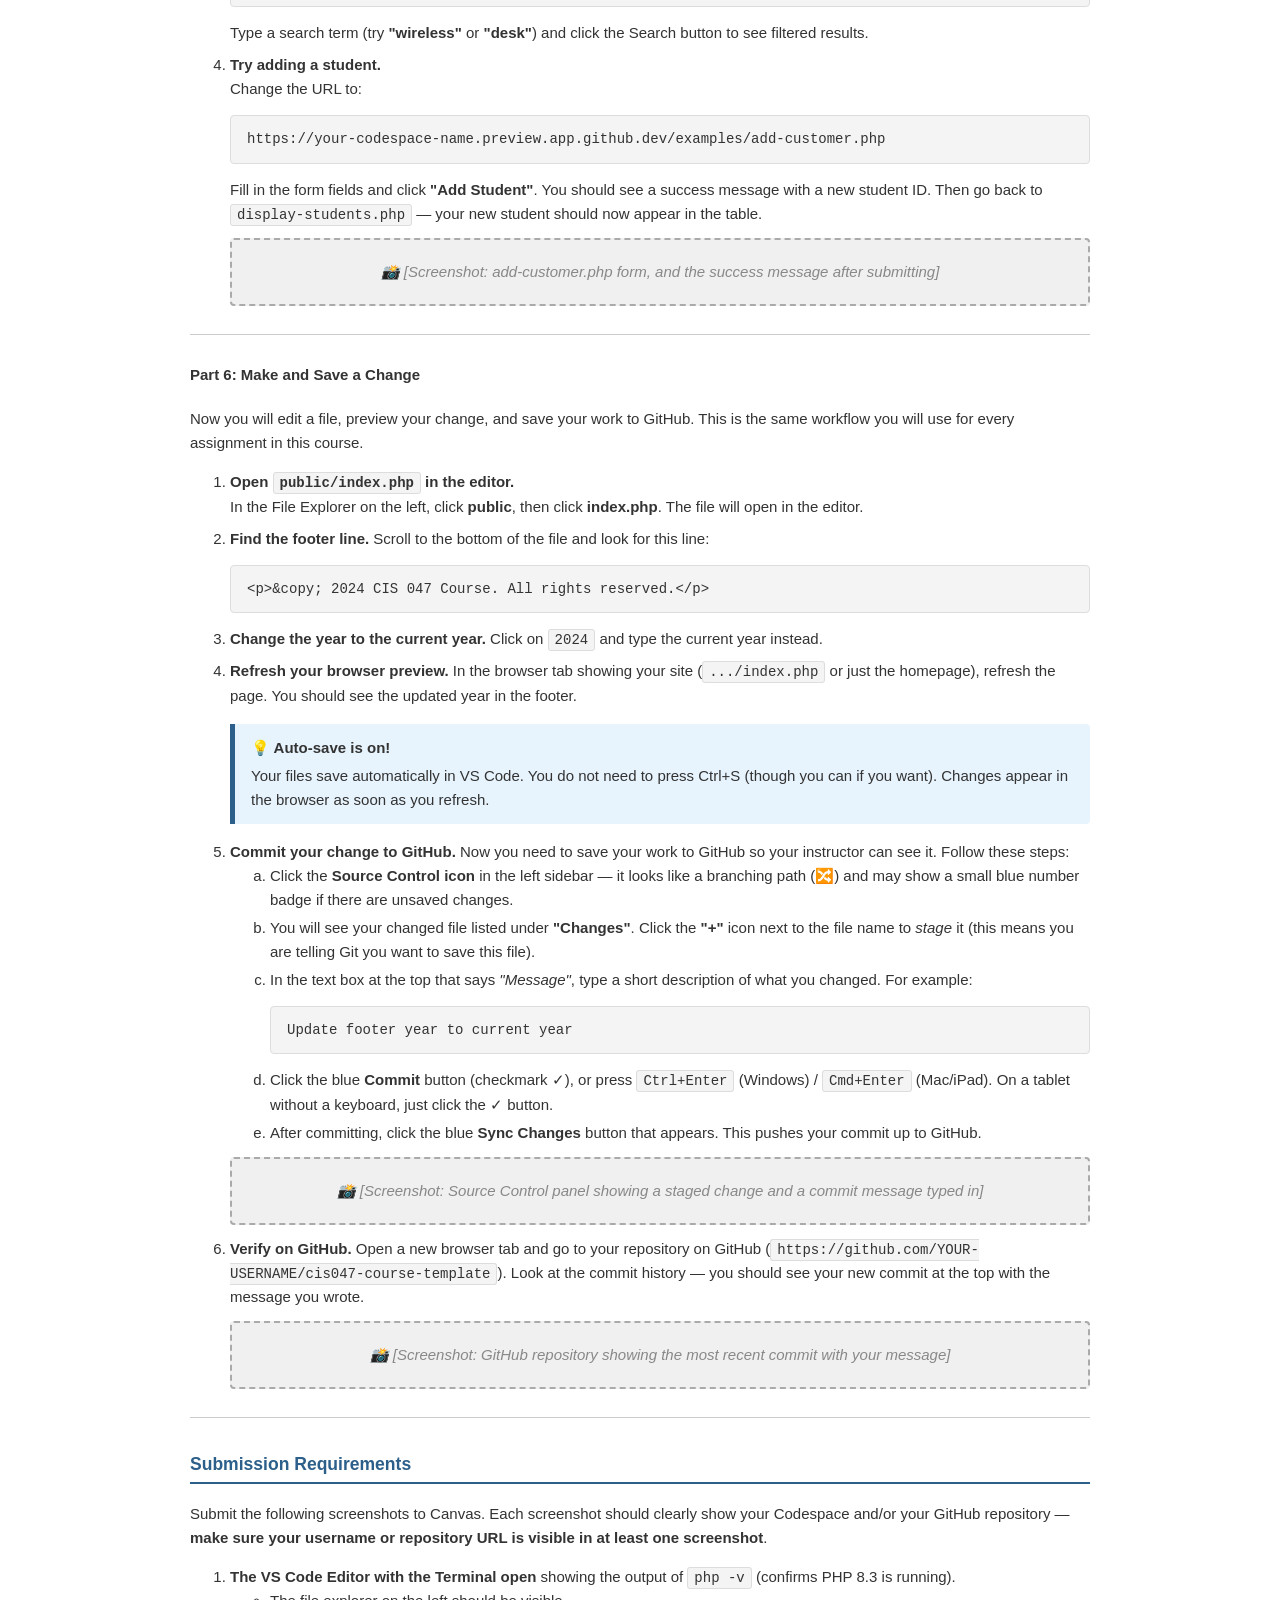
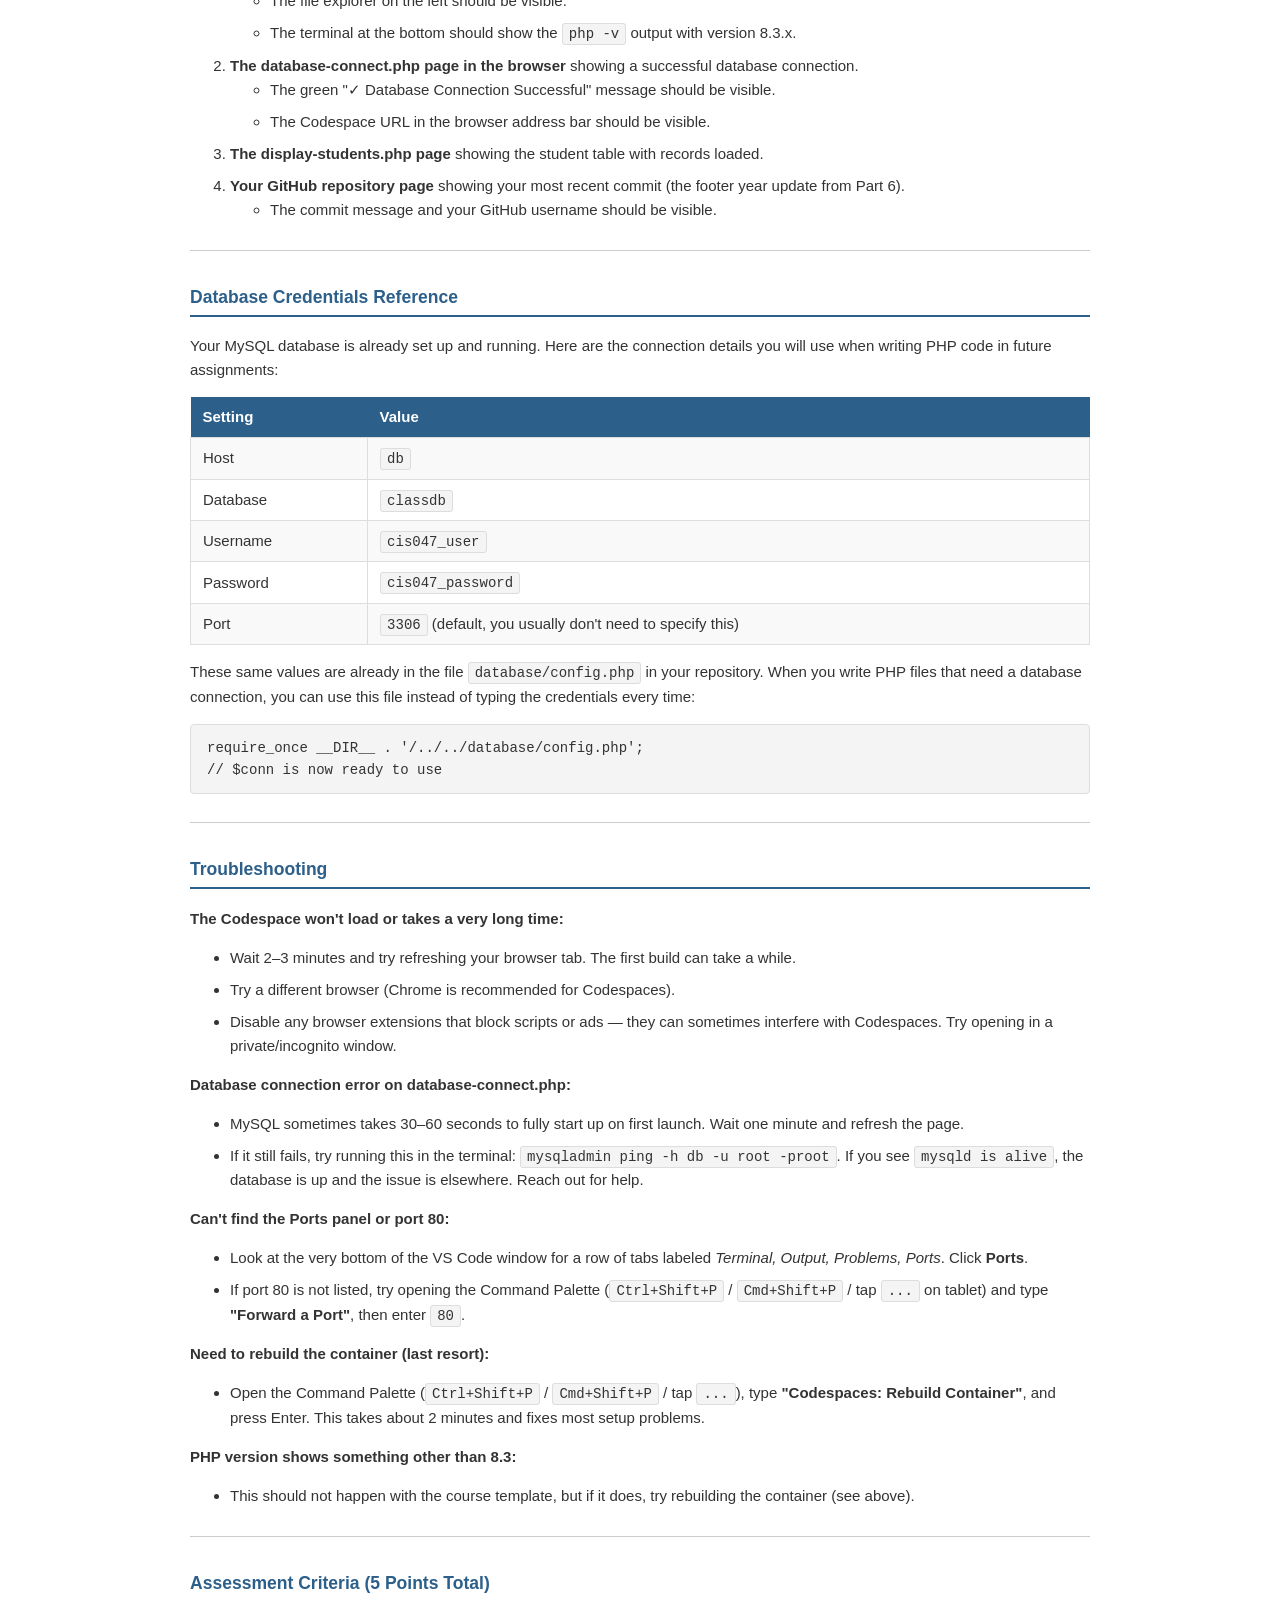
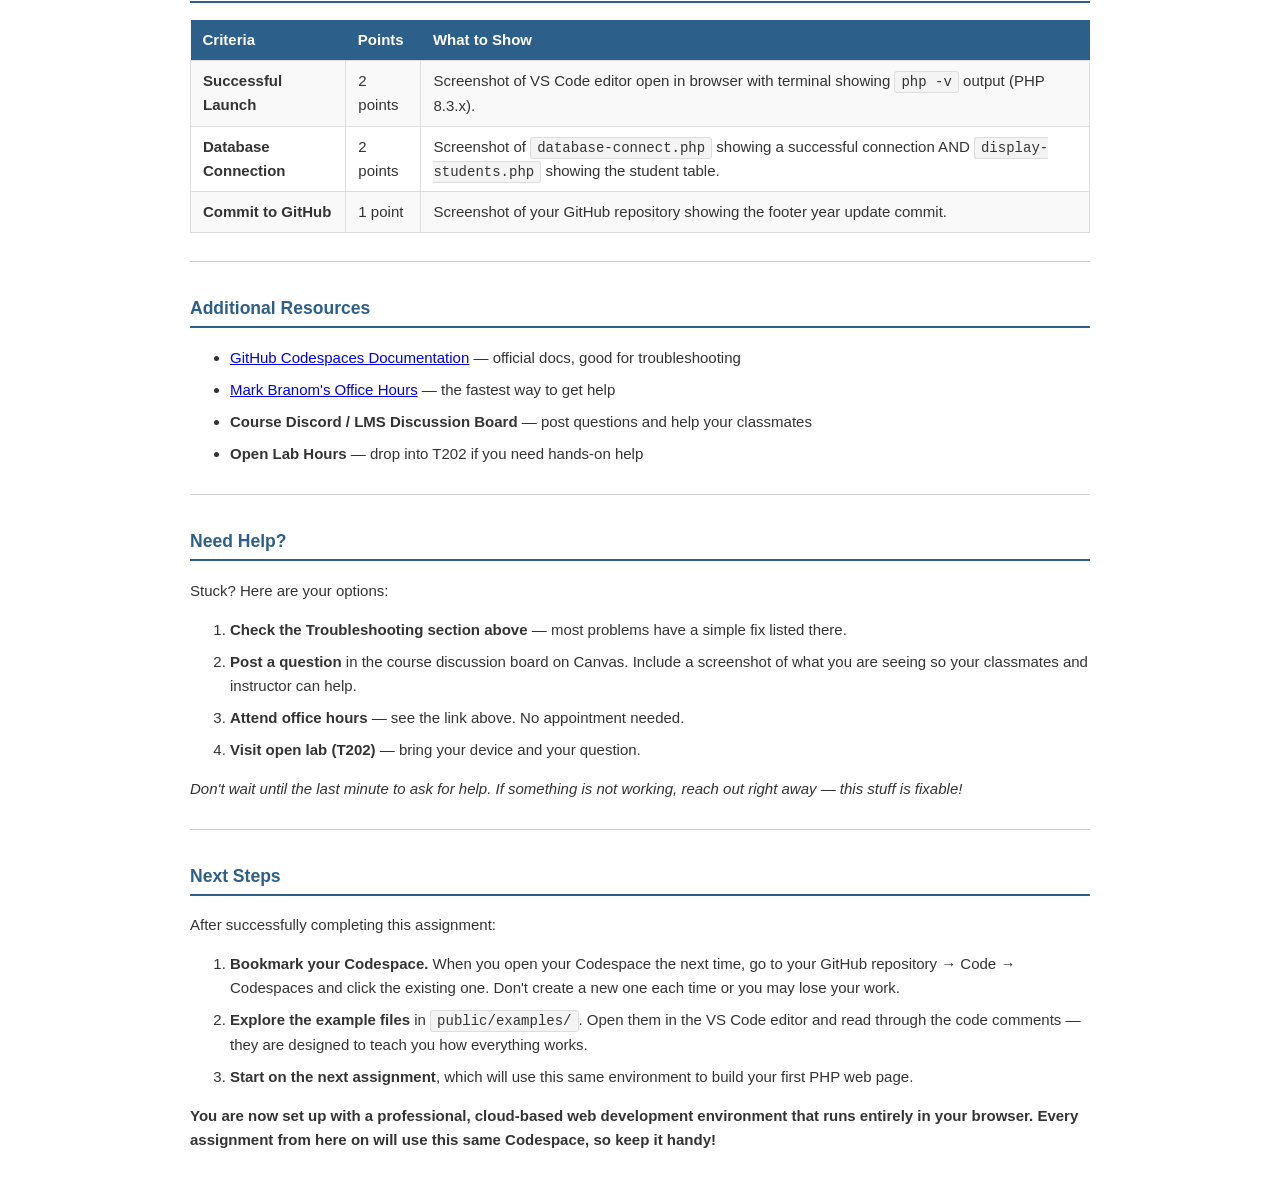
==== commit 1b7b10d2: "Update Assignments link and Assignment 06 title Co-authored-by: markbranom <2080024+markbranom@users" ====
--- a/assignments/assignment-06-dev-environment-setup.html
+++ b/assignments/assignment-06-dev-environment-setup.html
@@ -3,7 +3,7 @@
 <head>
     <meta charset="UTF-8">
     <meta name="viewport" content="width=device-width, initial-scale=1.0">
-    <title>Assignment 06: Development Environment Setup</title>
+    <title>Assignment 06 - Development Environment Setup with GitHub Codespaces</title>
     <style>
         body {
             font-family: Arial, sans-serif;
@@ -127,7 +127,7 @@
 </head>
 <body>
 
-<h2>Assignment 06: Development Environment Setup with GitHub Codespaces</h2>
+<h2>Assignment 06 - Development Environment Setup with GitHub Codespaces</h2>
 
 <table class="meta-table">
     <tr><td>Points</td><td>5 Points</td></tr>
